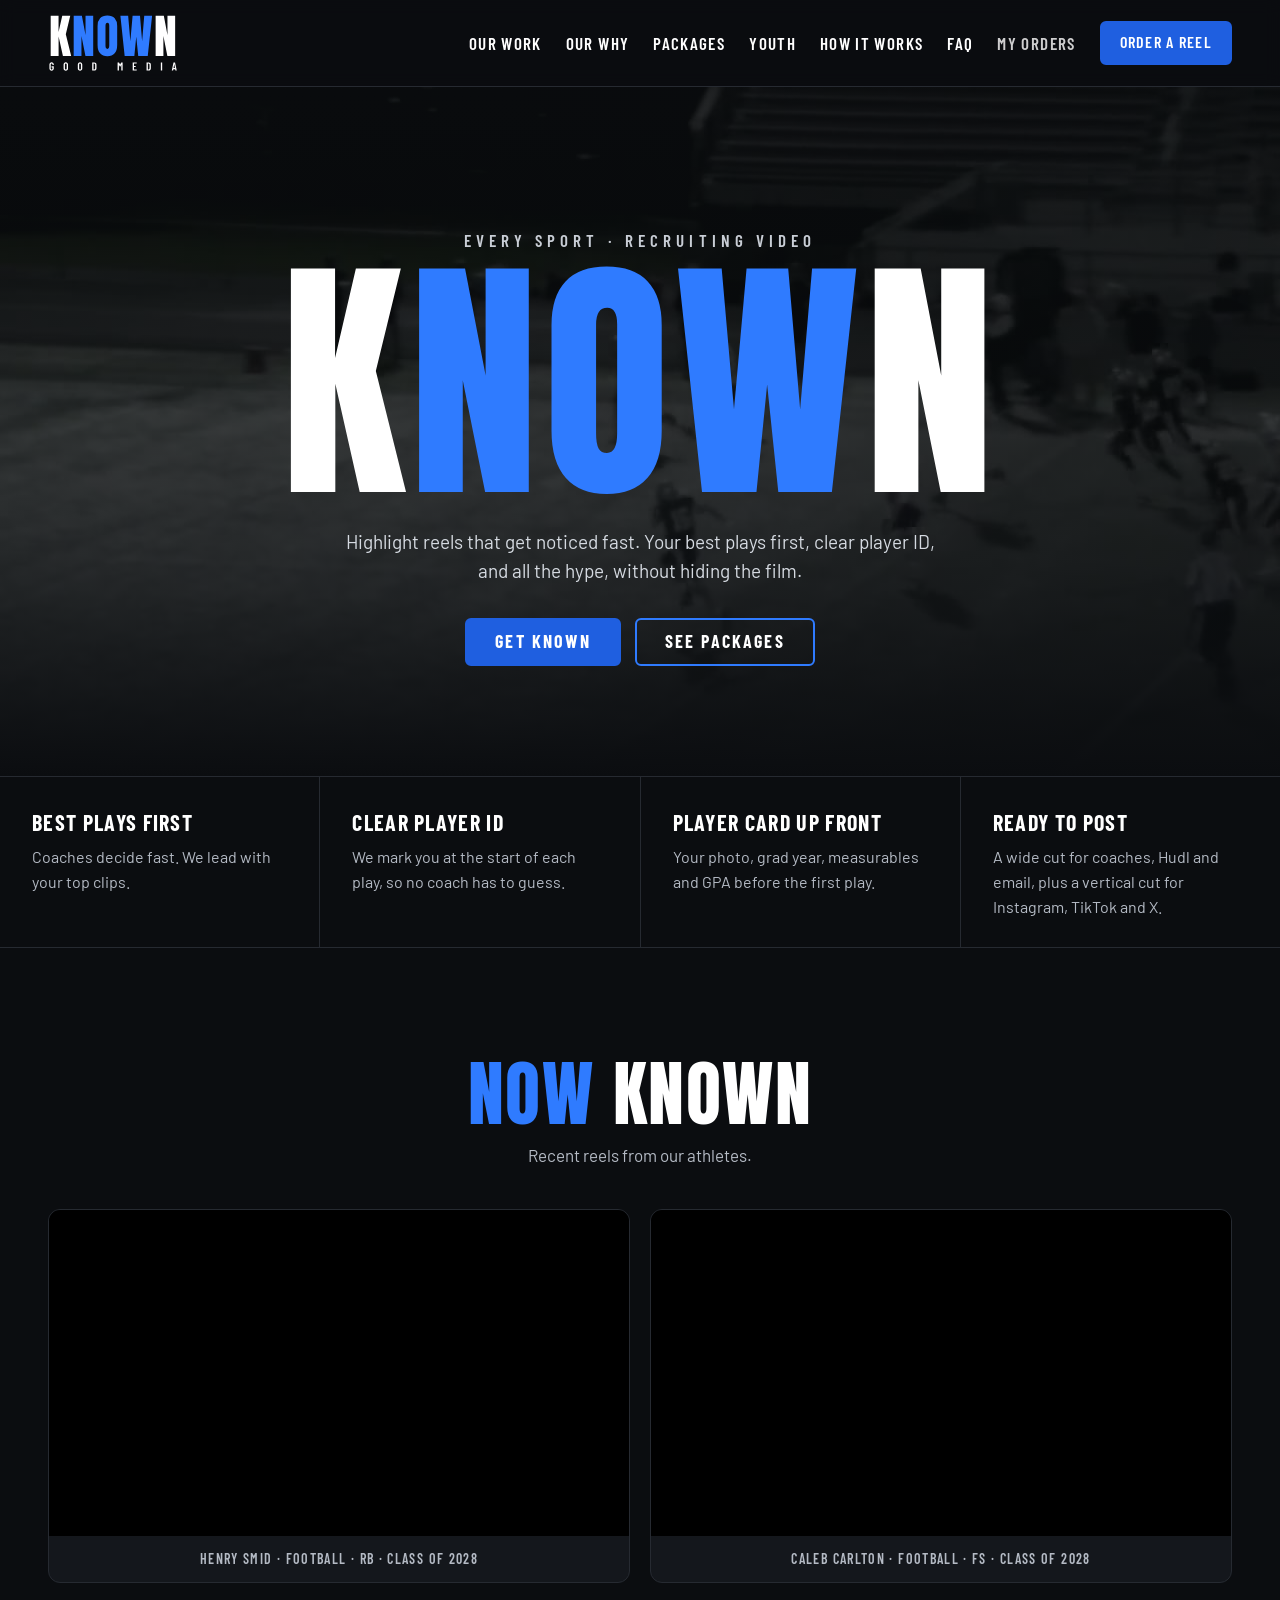
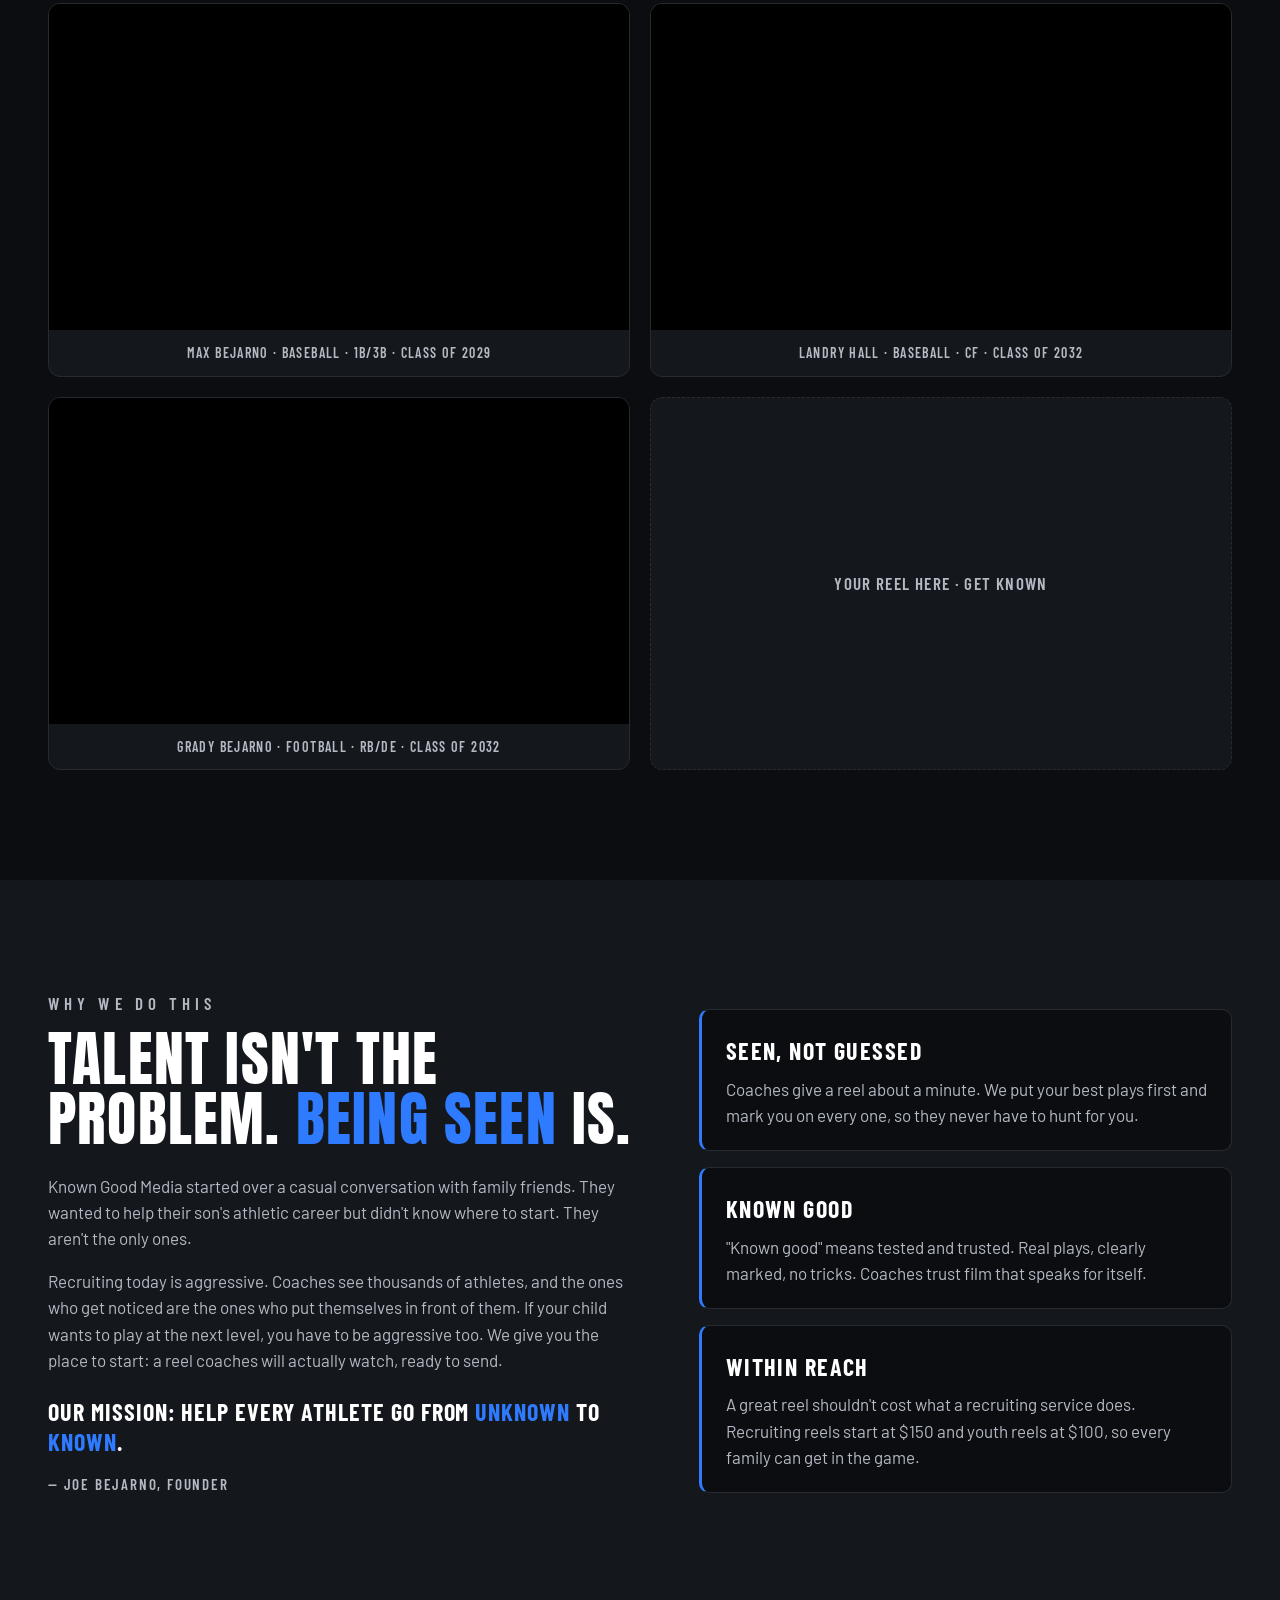
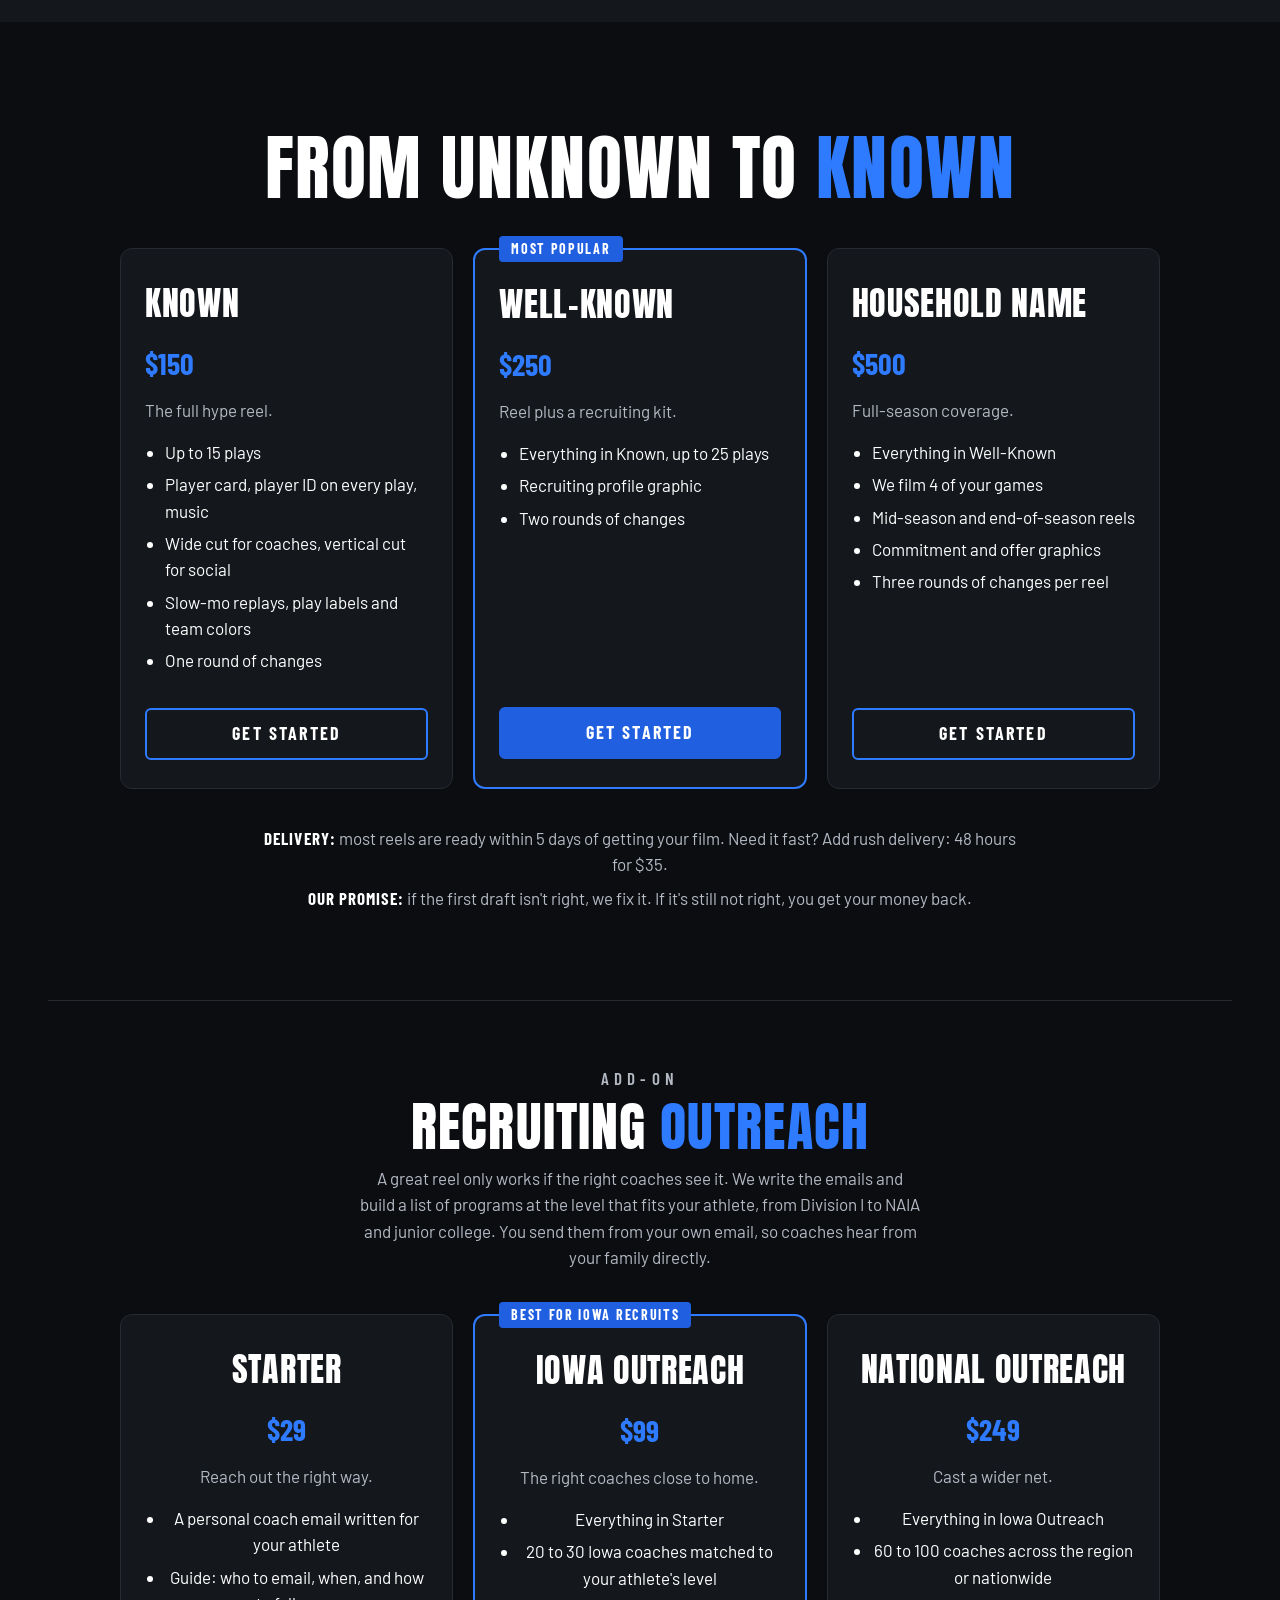
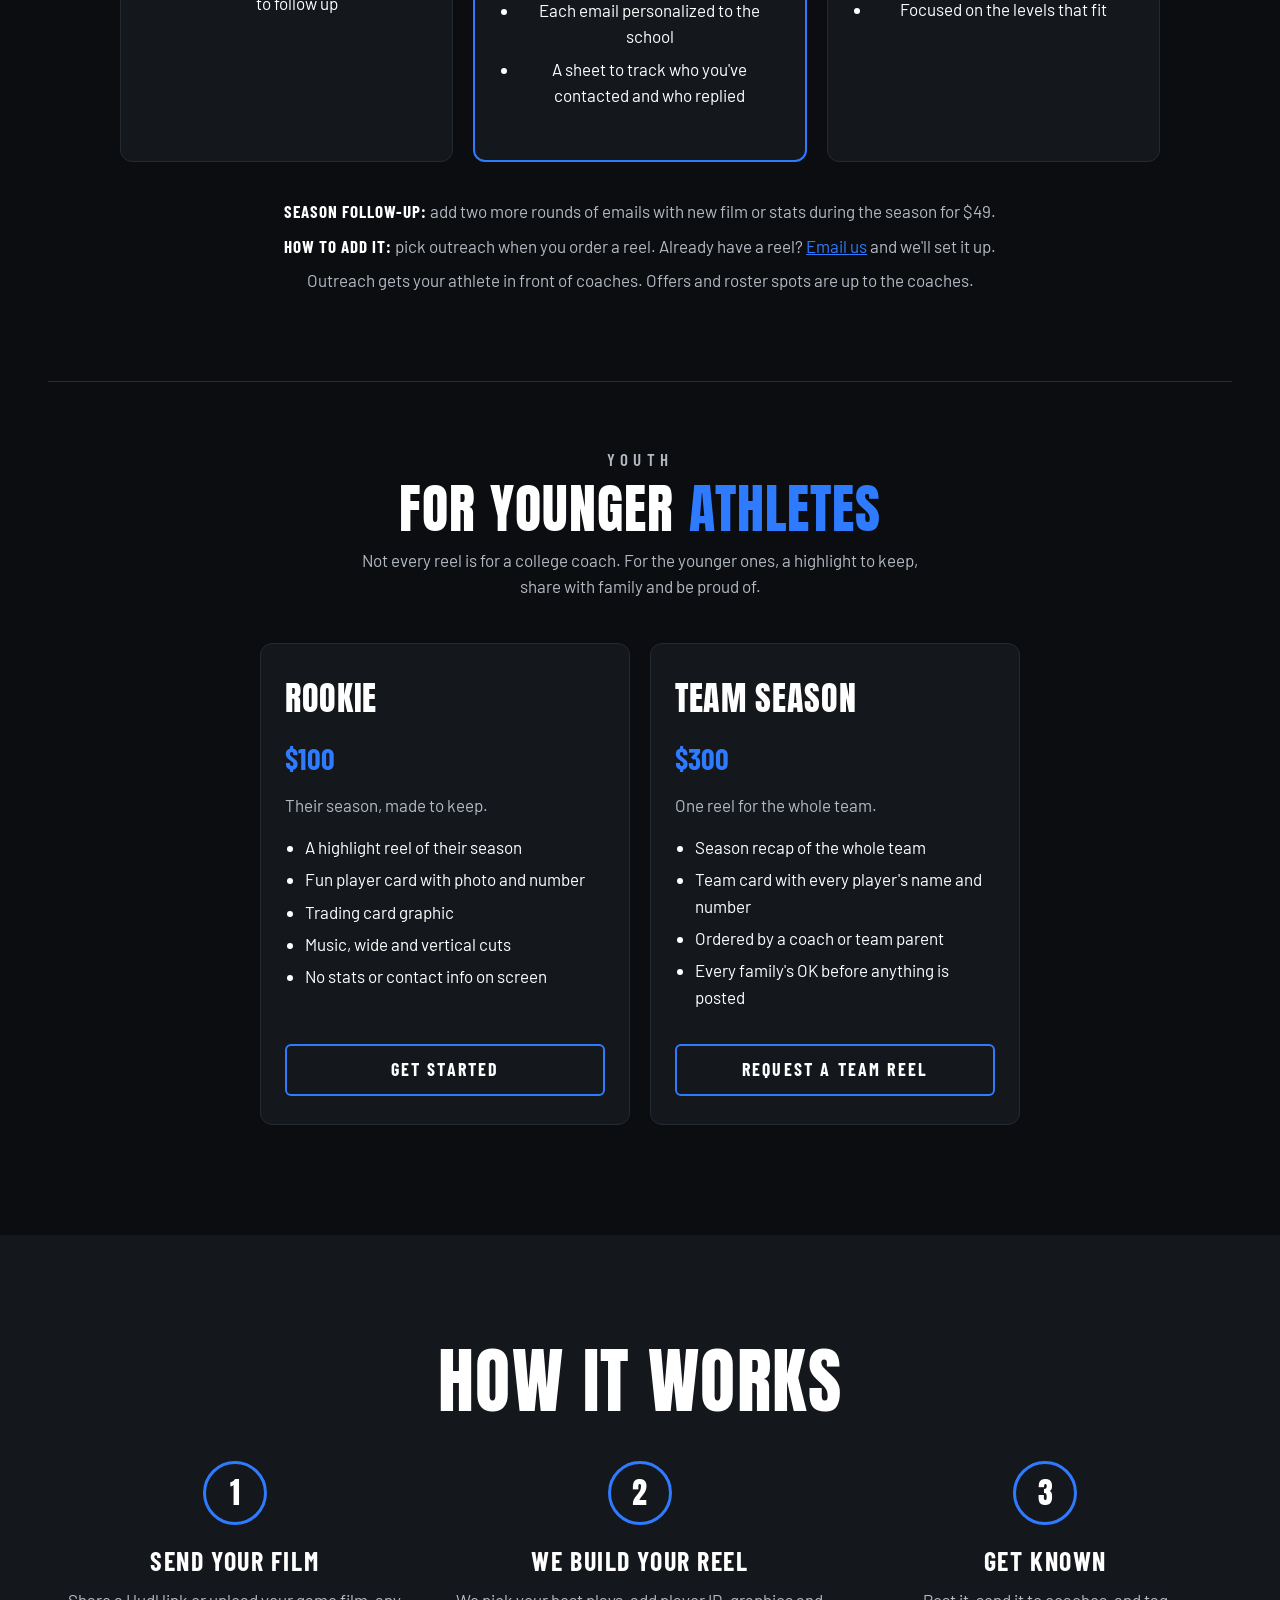
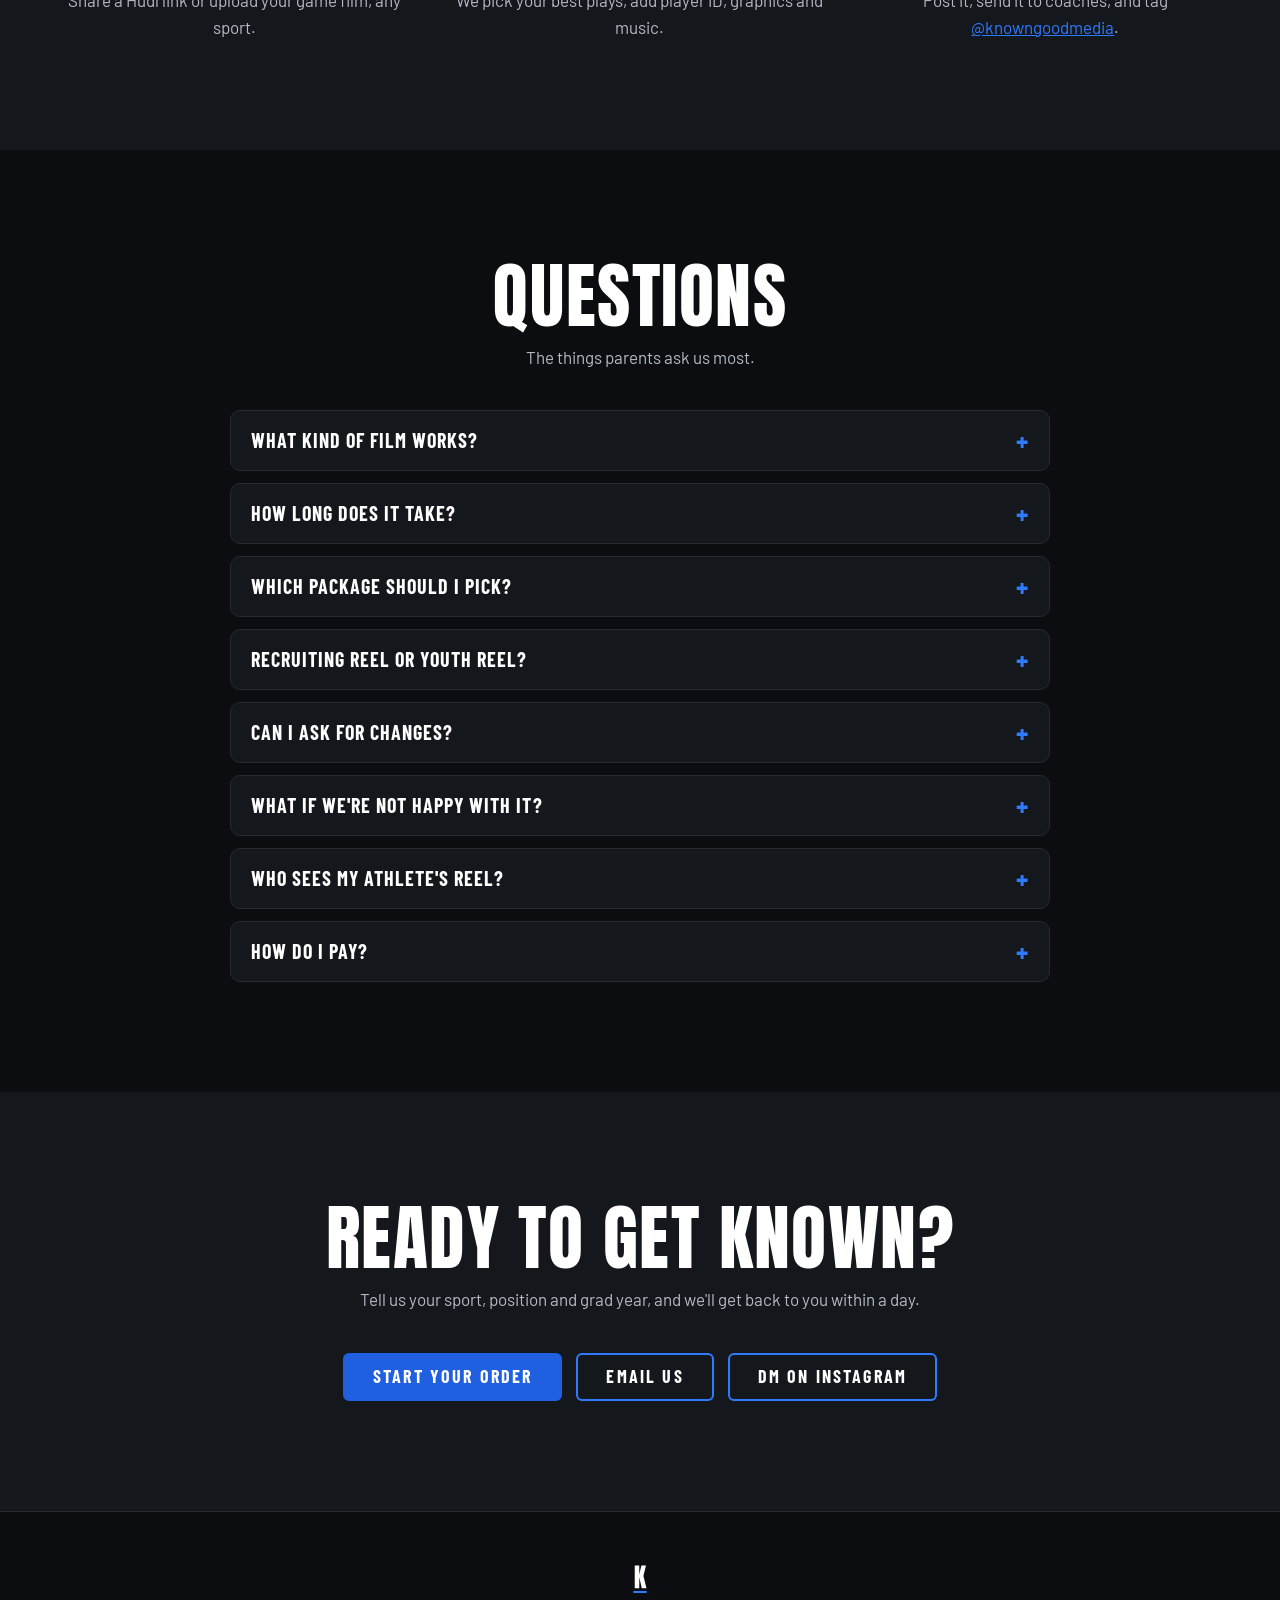
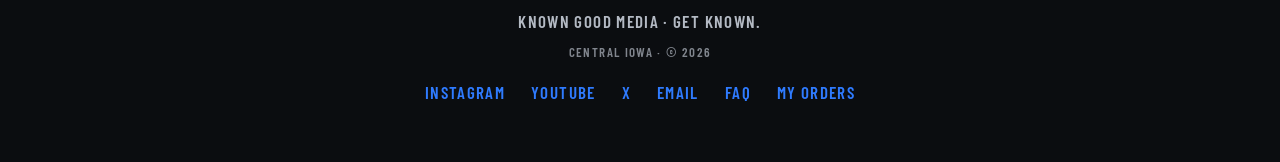
==== index.html @ d8ef686b "Homepage updates Homepage updates" ====
<!doctype html>
<html lang="en">
<head>
  <meta charset="utf-8">
  <meta name="viewport" content="width=device-width, initial-scale=1">
  <title>Known Good Media | Recruiting Highlight Reels</title>
  <meta name="description" content="Recruiting highlight and hype videos for athletes in every sport. Player card, best plays first, ready to send to coaches.">
  <link rel="icon" type="image/png" href="brand/png/icon-k-512.png">
  <link rel="apple-touch-icon" href="brand/png/icon-k-512.png">
  <link rel="canonical" href="https://knowngoodmedia.com/">
  <meta name="theme-color" content="#0B0D10">
  <meta property="og:type" content="website">
  <meta property="og:url" content="https://knowngoodmedia.com/">
  <meta property="og:title" content="Known Good Media | Get Known.">
  <meta property="og:description" content="Recruiting highlight reels for athletes in every sport. Player card, best plays first, ready to send to coaches.">
  <meta property="og:image" content="https://knowngoodmedia.com/brand/png/logo-card-dark-1200.png">
  <meta name="twitter:card" content="summary_large_image">
  <meta name="twitter:site" content="@knowngoodmedia">
  <link rel="stylesheet" href="assets/css/styles.css?v=16">
</head>
<body>

<header class="nav">
  <a class="nav-logo" href="#top" aria-label="Known Good Media home">
    <img src="brand/logo-nav.svg" alt="Known Good Media" width="130" height="58">
  </a>
  <nav aria-label="Main">
    <a href="#work">Our work</a>
    <a class="nav-extra" href="#why">Our why</a>
    <a href="#packages">Packages</a>
    <a href="#youth">Youth</a>
    <a class="nav-extra" href="#how">How it works</a>
    <a href="#faq">FAQ</a>
    <a class="nav-account" href="portal/" title="Already ordered? Check your reel's progress">My orders</a>
    <a class="btn btn-small" href="portal/#/new">Order a reel</a>
  </nav>
</header>

<main id="top">

  <section class="hero">
    <video class="hero-video" autoplay muted loop playsinline preload="auto" poster="assets/img/hero-poster.jpg?v=5" aria-hidden="true" tabindex="-1">
      <source src="assets/video/hero-loop.mp4?v=5" type="video/mp4">
    </video>
    <p class="eyebrow">Every sport · Recruiting video</p>
    <h1 class="hero-title"><span>K</span><span class="accent">NOW</span><span>N</span></h1>
    <p class="hero-sub">Highlight reels that get noticed fast. Your best plays first, clear player ID, and all the hype, without hiding the film.</p>
    <div class="hero-cta">
      <a class="btn" href="portal/#/new">Get known</a>
      <a class="btn btn-ghost" href="#packages">See packages</a>
    </div>
  </section>
  <script>
    // Hero loop: plays only while someone could be watching it, so an open tab never keeps a computer awake.
    // - "reduce motion": the still image instead of the moving loop
    // - pauses when the hero is scrolled off screen or the tab is in the background
    // - after 90 seconds with no scrolling, mouse or touch it settles on the still; any activity starts it again
    (function () {
      var v = document.querySelector('.hero-video'); if (!v) return;
      if (window.matchMedia && matchMedia('(prefers-reduced-motion: reduce)').matches) { v.removeAttribute('autoplay'); v.pause(); return; }
      var onScreen = true, idle = false, timer;
      function update() {
        if (onScreen && !idle && !document.hidden) { var p = v.play(); if (p && p.catch) p.catch(function () {}); }
        else v.pause();
      }
      function wake() { if (idle) { idle = false; update(); } clearTimeout(timer); timer = setTimeout(function () { idle = true; update(); }, 90000); }
      if ('IntersectionObserver' in window) {
        new IntersectionObserver(function (es) { onScreen = es[0].isIntersecting; update(); }, { threshold: 0.15 }).observe(v);
      }
      document.addEventListener('visibilitychange', update);
      ['scroll', 'pointermove', 'pointerdown', 'keydown', 'touchstart'].forEach(function (e) { window.addEventListener(e, wake, { passive: true }); });
      wake();
    })();
  </script>

  <section class="band">
    <div class="band-item"><strong>Best plays first</strong><span>Coaches decide fast. We lead with your top clips.</span></div>
    <div class="band-item"><strong>Clear player ID</strong><span>We mark you at the start of each play, so no coach has to guess.</span></div>
    <div class="band-item"><strong>Player card up front</strong><span>Your photo, grad year, measurables and GPA before the first play.</span></div>
    <div class="band-item"><strong>Ready to post</strong><span>A wide cut for coaches, Hudl and email, plus a vertical cut for Instagram, TikTok and X.</span></div>
  </section>

  <section id="work" class="section">
    <h2 class="section-title"><span class="accent">Now</span> known</h2>
    <p class="section-sub">Recent reels from our athletes.</p>
    <div class="work-grid">
      <figure class="work-card work-video">
        <div class="video-frame"><iframe width="560" height="315" src="https://www.youtube-nocookie.com/embed/YU0tKHSQDEI?rel=0&amp;modestbranding=1" title="Henry Smid, RB, Class of 2028: football highlights" allow="accelerometer; encrypted-media; gyroscope; picture-in-picture; fullscreen" referrerpolicy="strict-origin-when-cross-origin" allowfullscreen></iframe></div>
        <figcaption>Henry Smid · Football · RB · Class of 2028</figcaption>
      </figure>
      <figure class="work-card work-video">
        <div class="video-frame"><iframe width="560" height="315" src="https://www.youtube-nocookie.com/embed/j9SNsFwadj4?rel=0&amp;modestbranding=1" title="Caleb Carlton, FS, Class of 2028: football highlights" allow="accelerometer; encrypted-media; gyroscope; picture-in-picture; fullscreen" referrerpolicy="strict-origin-when-cross-origin" allowfullscreen></iframe></div>
        <figcaption>Caleb Carlton · Football · FS · Class of 2028</figcaption>
      </figure>
      <figure class="work-card work-video">
        <div class="video-frame"><iframe width="560" height="315" src="https://www.youtube-nocookie.com/embed/GEwlCEUNE8o?rel=0&amp;modestbranding=1" title="Max Bejarno, 1B/3B, Class of 2029: baseball highlights" allow="accelerometer; encrypted-media; gyroscope; picture-in-picture; fullscreen" referrerpolicy="strict-origin-when-cross-origin" allowfullscreen></iframe></div>
        <figcaption>Max Bejarno · Baseball · 1B/3B · Class of 2029</figcaption>
      </figure>
      <figure class="work-card work-video">
        <div class="video-frame"><iframe width="560" height="315" src="https://www.youtube-nocookie.com/embed/KQTa3pvRxlU?rel=0&amp;modestbranding=1" title="Landry Hall, CF, Class of 2032: baseball highlights" allow="accelerometer; encrypted-media; gyroscope; picture-in-picture; fullscreen" referrerpolicy="strict-origin-when-cross-origin" allowfullscreen></iframe></div>
        <figcaption>Landry Hall · Baseball · CF · Class of 2032</figcaption>
      </figure>
      <figure class="work-card work-video">
        <div class="video-frame"><iframe width="560" height="315" src="https://www.youtube-nocookie.com/embed/niFUxguE9Ok?rel=0&amp;modestbranding=1" title="Grady Bejarno, RB/DE, Class of 2032: football highlights" allow="accelerometer; encrypted-media; gyroscope; picture-in-picture; fullscreen" referrerpolicy="strict-origin-when-cross-origin" allowfullscreen></iframe></div>
        <figcaption>Grady Bejarno · Football · RB/DE · Class of 2032</figcaption>
      </figure>
      <a class="work-card work-cta" href="portal/#/new"><span>Your reel here · Get known</span></a>
    </div>
  </section>

  <section id="why" class="section section-alt why">
    <div class="why-story">
      <p class="eyebrow">Why we do this</p>
      <h2 class="section-title">Talent isn't the problem. <span class="accent">Being seen</span> is.</h2>
      <p>Known Good Media started over a casual conversation with family friends. They wanted to help their son's athletic career but didn't know where to start. They aren't the only ones.</p>
      <p>Recruiting today is aggressive. Coaches see thousands of athletes, and the ones who get noticed are the ones who put themselves in front of them. If your child wants to play at the next level, you have to be aggressive too. We give you the place to start: a reel coaches will actually watch, ready to send.</p>
      <p class="why-mission">Our mission: help every athlete go from <span class="accent">unknown</span> to <span class="accent">known</span>.</p>
      <p class="why-sign">Joe Bejarno, founder</p>
    </div>
    <ul class="why-points">
      <li><h3>Seen, not guessed</h3><p>Coaches give a reel about a minute. We put your best plays first and mark you on every one, so they never have to hunt for you.</p></li>
      <li><h3>Known good</h3><p>"Known good" means tested and trusted. Real plays, clearly marked, no tricks. Coaches trust film that speaks for itself.</p></li>
      <li><h3>Within reach</h3><p>A great reel shouldn't cost what a recruiting service does. Recruiting reels start at $150 and youth reels at $100, so every family can get in the game.</p></li>
    </ul>
  </section>

  <section id="packages" class="section">
    <h2 class="section-title">From unknown to <span class="accent">known</span></h2>
    <div class="packages">
      <article class="pkg">
        <h3>Known</h3>
        <p class="price">$150</p>
        <p class="pkg-desc">The full hype reel.</p>
        <ul>
          <li>Up to 15 plays</li>
          <li>Player card, player ID on every play, music</li>
          <li>Wide cut for coaches, vertical cut for social</li>
          <li>Slow-mo replays, play labels and team colors</li>
          <li>One round of changes</li>
        </ul>
        <a class="btn btn-ghost" href="portal/#/new/known" aria-label="Choose Known">Get started</a>
      </article>
      <article class="pkg pkg-featured">
        <p class="pkg-tag">Most popular</p>
        <h3>Well-Known</h3>
        <p class="price">$250</p>
        <p class="pkg-desc">Reel plus a recruiting kit.</p>
        <ul>
          <li>Everything in Known, up to 25 plays</li>
          <li>Recruiting profile graphic</li>
          <li>Two rounds of changes</li>
        </ul>
        <a class="btn" href="portal/#/new/well-known" aria-label="Choose Well-Known">Get started</a>
      </article>
      <article class="pkg">
        <h3>Household Name</h3>
        <p class="price">$500</p>
        <p class="pkg-desc">Full-season coverage.</p>
        <ul>
          <li>Everything in Well-Known</li>
          <li>We film 4 of your games</li>
          <li>Mid-season and end-of-season reels</li>
          <li>Commitment and offer graphics</li>
          <li>Three rounds of changes per reel</li>
        </ul>
        <a class="btn btn-ghost" href="portal/#/new/household-name" aria-label="Choose Household Name">Get started</a>
      </article>
    </div>
    <div class="pkg-notes">
      <p><strong>Delivery:</strong> most reels are ready within 5 days of getting your film. Need it fast? Add rush delivery: 48 hours for $35.</p>
      <p><strong>Our promise:</strong> if the first draft isn't right, we fix it. If it's still not right, you get your money back.</p>
    </div>

    <div id="outreach" class="youth">
      <p class="eyebrow">Add-on</p>
      <h3 class="youth-title">Recruiting <span class="accent">outreach</span></h3>
      <p class="section-sub">A great reel only works if the right coaches see it. We write the emails and build a list of programs at the level that fits your athlete, from Division I to NAIA and junior college. You send them from your own email, so coaches hear from your family directly.</p>
      <div class="packages">
        <article class="pkg">
          <h3>Starter</h3>
          <p class="price">$29</p>
          <p class="pkg-desc">Reach out the right way.</p>
          <ul>
            <li>A personal coach email written for your athlete</li>
            <li>Guide: who to email, when, and how to follow up</li>
          </ul>
        </article>
        <article class="pkg pkg-featured">
          <p class="pkg-tag">Best for Iowa recruits</p>
          <h3>Iowa Outreach</h3>
          <p class="price">$99</p>
          <p class="pkg-desc">The right coaches close to home.</p>
          <ul>
            <li>Everything in Starter</li>
            <li>20 to 30 Iowa coaches matched to your athlete's level</li>
            <li>Each email personalized to the school</li>
            <li>A sheet to track who you've contacted and who replied</li>
          </ul>
        </article>
        <article class="pkg">
          <h3>National Outreach</h3>
          <p class="price">$249</p>
          <p class="pkg-desc">Cast a wider net.</p>
          <ul>
            <li>Everything in Iowa Outreach</li>
            <li>60 to 100 coaches across the region or nationwide</li>
            <li>Focused on the levels that fit</li>
          </ul>
        </article>
      </div>
      <div class="pkg-notes">
        <p><strong>Season follow-up:</strong> add two more rounds of emails with new film or stats during the season for $49.</p>
        <p><strong>How to add it:</strong> pick outreach when you order a reel. Already have a reel? <a href="mailto:joe@knowngoodmedia.com?subject=Recruiting%20outreach">Email us</a> and we'll set it up.</p>
        <p class="small muted">Outreach gets your athlete in front of coaches. Offers and roster spots are up to the coaches.</p>
      </div>
    </div>

    <div id="youth" class="youth">
      <p class="eyebrow">Youth</p>
      <h3 class="youth-title">For younger <span class="accent">athletes</span></h3>
      <p class="section-sub">Not every reel is for a college coach. For the younger ones, a highlight to keep, share with family and be proud of.</p>
      <div class="packages youth-packages">
        <article class="pkg">
          <h3>Rookie</h3>
          <p class="price">$100</p>
          <p class="pkg-desc">Their season, made to keep.</p>
          <ul>
            <li>A highlight reel of their season</li>
            <li>Fun player card with photo and number</li>
            <li>Trading card graphic</li>
            <li>Music, wide and vertical cuts</li>
            <li>No stats or contact info on screen</li>
          </ul>
          <a class="btn btn-ghost" href="portal/#/new/rookie" aria-label="Choose Rookie">Get started</a>
        </article>
        <article class="pkg">
          <h3>Team Season</h3>
          <p class="price">$300</p>
          <p class="pkg-desc">One reel for the whole team.</p>
          <ul>
            <li>Season recap of the whole team</li>
            <li>Team card with every player's name and number</li>
            <li>Ordered by a coach or team parent</li>
            <li>Every family's OK before anything is posted</li>
          </ul>
          <a class="btn btn-ghost" href="mailto:joe@knowngoodmedia.com?subject=Team%20season%20reel" aria-label="Request a team season reel">Request a team reel</a>
        </article>
      </div>
    </div>
  </section>

  <section id="how" class="section section-alt">
    <h2 class="section-title">How it works</h2>
    <ol class="steps">
      <li><span class="step-num">1</span><h3>Send your film</h3><p>Share a Hudl link or upload your game film, any sport.</p></li>
      <li><span class="step-num">2</span><h3>We build your reel</h3><p>We pick your best plays, add player ID, graphics and music.</p></li>
      <li><span class="step-num">3</span><h3>Get known</h3><p>Post it, send it to coaches, and tag <a href="https://instagram.com/knowngoodmedia">@knowngoodmedia</a>.</p></li>
    </ol>
  </section>


  <section id="faq" class="section faq">
    <h2 class="section-title">Questions</h2>
    <p class="section-sub">The things parents ask us most.</p>
    <div class="faq-list">
      <details>
        <summary>What kind of film works?</summary>
        <p>Any game film: Hudl, GameChanger, phone video, or a Google Drive or Dropbox link. Steady and close is best, but we work with what you have. Full games are fine. Just tell us the plays you want us to find and what your athlete is wearing.</p>
      </details>
      <details>
        <summary>How long does it take?</summary>
        <p>Most reels are ready within 5 days of getting your film. Need it faster? Add rush delivery when you order: 48 hours for $35. Household Name runs all season, with a mid-season and an end-of-season reel.</p>
      </details>
      <details>
        <summary>Which package should I pick?</summary>
        <p>Known is a full hype reel to send to coaches. Well-Known adds more plays, a recruiting profile graphic and an extra round of changes, and it's what most families choose. Household Name is for families who want us filming at games all season.</p>
      </details>
      <details>
        <summary>Recruiting reel or youth reel?</summary>
        <p>Recruiting reels are built for coaches: measurables, GPA and contact info up front. Youth reels are a keepsake for younger athletes, with a fun player card and a trading card, and no stats or contact info on screen.</p>
      </details>
      <details>
        <summary>Can I ask for changes?</summary>
        <p>Yes. Known includes one round of changes, Well-Known two, and Household Name three per reel. If something is our mistake, we fix it for free, every time.</p>
      </details>
      <details>
        <summary>What if we're not happy with it?</summary>
        <p>If the first draft isn't right, we fix it. If it's still not right, you get your money back.</p>
      </details>
      <details>
        <summary>Who sees my athlete's reel?</summary>
        <p>You do, first. We never post a reel without your OK, and you decide where it goes. Your film and photos are only used to make your reel.</p>
      </details>
      <details>
        <summary>How do I pay?</summary>
        <p>When you place your order in the parent portal, you pay securely through Stripe with a card, Apple Pay or Google Pay.</p>
      </details>
    </div>
  </section>

  <section id="book" class="section section-alt book">
    <h2 class="section-title">Ready to get known?</h2>
    <p class="section-sub">Tell us your sport, position and grad year, and we'll get back to you within a day.</p>
    <div class="hero-cta">
      <a class="btn" href="portal/#/new">Start your order</a>
      <a class="btn btn-ghost" href="mailto:joe@knowngoodmedia.com?subject=Highlight%20reel%20request">Email us</a>
      <a class="btn btn-ghost" href="https://instagram.com/knowngoodmedia">DM on Instagram</a>
    </div>
  </section>

</main>

<footer class="footer">
  <img src="brand/icon-k.svg" alt="" width="40" height="40">
  <p>Known Good Media · Get Known.</p>
  <p class="footer-small">Central Iowa · © 2026</p>
  <p class="footer-links">
    <a href="https://instagram.com/knowngoodmedia">Instagram</a>
    <a href="https://youtube.com/@knowngoodmedia">YouTube</a>
    <a href="https://x.com/knowngoodmedia">X</a>
    <a href="mailto:joe@knowngoodmedia.com">Email</a>
    <a href="#faq">FAQ</a>
    <a href="portal/">My orders</a>
  </p>
</footer>

</body>
</html>
---- assets/css/styles.css ----
/* Self-hosted fonts (SIL Open Font License, see assets/fonts/OFL.txt) */
@font-face { font-family: 'Anton'; src: url('../fonts/Anton-Regular.ttf') format('truetype'); font-weight: 400; font-display: swap; }
@font-face { font-family: 'Barlow Condensed'; src: url('../fonts/BarlowCondensed-SemiBold.ttf') format('truetype'); font-weight: 500 600; font-display: swap; }
@font-face { font-family: 'Barlow Condensed'; src: url('../fonts/BarlowCondensed-Bold.ttf') format('truetype'); font-weight: 700; font-display: swap; }
@font-face { font-family: 'Barlow'; src: url('../fonts/Barlow-Regular.ttf') format('truetype'); font-weight: 400 500; font-display: swap; }
@font-face { font-family: 'Barlow'; src: url('../fonts/Barlow-SemiBold.ttf') format('truetype'); font-weight: 600 700; font-display: swap; }

/* Known Good Media: brand tokens */
:root {
  --black: #0B0D10;
  --panel: #14171C;
  --line: #262A31;
  --blue: #2F7BFF;
  --blue-dark: #1F5FE0;
  --white: #FFFFFF;
  --muted: #B4BAC4;
  --display: 'Anton', Impact, sans-serif;
  --label: 'Barlow Condensed', 'Arial Narrow', sans-serif;
  --body: 'Barlow', system-ui, sans-serif;
}

* { box-sizing: border-box; }
html { scroll-behavior: smooth; }
body {
  margin: 0;
  overflow-x: hidden;
  background: var(--black);
  color: var(--white);
  font-family: var(--body);
  font-size: 17px;
  line-height: 1.55;
}
a { color: var(--blue); }
a:hover { color: var(--white); }
img { max-width: 100%; height: auto; display: block; }
.accent { color: var(--blue); }

/* Nav */
.nav {
  position: sticky; top: 0; z-index: 10;
  display: flex; align-items: center; justify-content: space-between; gap: 16px;
  padding: 14px clamp(16px, 4vw, 48px);
  background: rgba(11, 13, 16, 0.92);
  backdrop-filter: blur(8px);
  border-bottom: 1px solid var(--line);
}
.nav nav { display: flex; align-items: center; gap: 24px; }
.nav-logo { flex-shrink: 0; }
.nav nav a {
  white-space: nowrap;
  font-family: var(--label); font-weight: 600; letter-spacing: 0.08em;
  text-transform: uppercase; text-decoration: none; color: var(--white);
}
.nav nav a:not(.btn):hover { color: var(--blue); }
.nav nav a.nav-account { opacity: .8; }

/* Buttons */
.btn {
  display: inline-flex; align-items: center; justify-content: center;
  min-height: 48px; padding: 0 28px;
  font-family: var(--label); font-weight: 700; font-size: 18px;
  letter-spacing: 0.12em; text-transform: uppercase; text-decoration: none;
  background: var(--blue-dark); color: var(--white) !important;
  border: 2px solid var(--blue-dark); border-radius: 6px;
}
.btn:hover { background: #184CB8; border-color: #184CB8; }
.btn-ghost { background: transparent; border-color: var(--blue); }
.btn-ghost:hover { background: var(--blue-dark); border-color: var(--blue-dark); }
.btn-small { min-height: 44px; padding: 0 18px; font-size: 16px; }

/* Hero */
.hero {
  text-align: center;
  padding: clamp(64px, 12vw, 140px) 16px clamp(56px, 9vw, 110px);
}
.eyebrow {
  margin: 0 0 12px;
  font-family: var(--label); font-weight: 600; letter-spacing: 0.3em;
  text-transform: uppercase; color: var(--muted);
}
.hero-title {
  margin: 0;
  font-family: var(--display); font-weight: 400;
  font-size: clamp(72px, 21vw, 260px); line-height: 0.9; letter-spacing: 0.02em;
}
.hero-sub { max-width: 620px; margin: 28px auto 0; font-size: 19px; color: var(--muted); }
.hero-cta { display: flex; flex-wrap: wrap; justify-content: center; gap: 14px; margin-top: 32px; }

/* Band */
.band {
  display: grid; grid-template-columns: repeat(4, minmax(0, 1fr)); gap: 1px;
  background: var(--line);
  border-top: 1px solid var(--line); border-bottom: 1px solid var(--line);
}
.band-item { background: var(--black); padding: 28px clamp(16px, 3vw, 32px); display: flex; flex-direction: column; gap: 6px; }
.band-item strong { font-family: var(--label); font-size: 22px; letter-spacing: 0.06em; text-transform: uppercase; }
.band-item span { color: var(--muted); font-size: 16px; }

/* Sections */
.section { padding: clamp(64px, 9vw, 110px) clamp(16px, 4vw, 48px); max-width: 1280px; margin: 0 auto; }
.section-alt { max-width: none; background: var(--panel); }
.section-alt > * { max-width: 1184px; margin-left: auto !important; margin-right: auto !important; }
.section-title {
  margin: 0 auto 12px; text-align: center;
  font-family: var(--display); font-weight: 400; text-transform: uppercase;
  font-size: clamp(40px, 6vw, 72px); line-height: 1; letter-spacing: 0.02em;
}
.section-sub { text-align: center; color: var(--muted); margin: 0 auto 40px; max-width: 560px; }

/* Packages */
.packages { display: grid; grid-template-columns: repeat(3, minmax(0, 1fr)); gap: 20px; margin-top: 44px; max-width: 1040px; margin-left: auto; margin-right: auto; }
.pkg-notes { max-width: 760px; margin: 36px auto 0; text-align: center; color: var(--muted); display: grid; gap: 8px; }
.pkg-notes p { margin: 0; }
.pkg-notes strong { color: var(--white); font-family: var(--label); letter-spacing: 0.06em; text-transform: uppercase; }
.pkg {
  position: relative; display: flex; flex-direction: column; gap: 10px;
  padding: 28px 24px; background: var(--panel);
  border: 1px solid var(--line); border-radius: 12px;
}
.pkg-featured { border: 2px solid var(--blue); }
.pkg-tag {
  position: absolute; top: -14px; left: 24px; margin: 0; padding: 2px 12px;
  background: var(--blue-dark); border-radius: 4px;
  font-family: var(--label); font-weight: 700; font-size: 14px; letter-spacing: 0.12em; text-transform: uppercase;
}
.pkg h3 { margin: 0; font-family: var(--display); font-weight: 400; font-size: 34px; text-transform: uppercase; letter-spacing: 0.02em; }
.price { margin: 0; font-family: var(--label); font-weight: 700; font-size: 30px; color: var(--blue); }
.pkg-desc { margin: 0; color: var(--muted); }
.pkg ul { margin: 6px 0 18px; padding-left: 20px; flex-grow: 1; }
.pkg li { margin-bottom: 6px; }
.pkg .btn { width: 100%; min-height: 52px; white-space: nowrap; }

/* Steps */
.steps { list-style: none; padding: 0; margin: 44px auto 0; display: grid; grid-template-columns: repeat(3, minmax(0, 1fr)); gap: 32px; }
.steps li { text-align: center; }
.step-num {
  display: inline-flex; align-items: center; justify-content: center;
  width: 64px; height: 64px; border: 3px solid var(--blue); border-radius: 50%;
  font-family: var(--display); font-size: 30px;
}
.steps h3 { margin: 16px 0 6px; font-family: var(--label); font-size: 26px; letter-spacing: 0.06em; text-transform: uppercase; }
.steps p { margin: 0; color: var(--muted); }

/* Work */
.work-grid { display: grid; grid-template-columns: repeat(2, minmax(0, 1fr)); gap: 20px; }
.work-card {
  aspect-ratio: 16 / 9; display: flex; align-items: center; justify-content: center; padding: 16px; text-align: center;
  background: var(--panel); border: 1px dashed var(--line); border-radius: 12px;
  color: var(--muted); font-family: var(--label); letter-spacing: 0.08em; text-transform: uppercase;
  text-decoration: none; transition: border-color .2s, color .2s;
}
.work-card:not(.work-video) { aspect-ratio: auto; min-height: 220px; }
.work-video { min-width: 0; max-width: 100%; display: block; margin: 0; padding: 0; aspect-ratio: auto; border-style: solid; overflow: hidden; }
.video-frame { position: relative; overflow: hidden; width: 100%; height: 0; padding-top: 56.25%; background: #000; }
.video-frame iframe { position: absolute; top: 0; left: 0; width: 1px; min-width: 100%; max-width: 100%; height: 100%; border: 0; }
.work-video figcaption { padding: 12px 14px; font-size: 14px; }
a.work-card:hover { border-color: var(--blue); color: var(--white, #fff); }

/* Footer */
.footer {
  display: flex; flex-direction: column; align-items: center; gap: 8px;
  padding: 48px 16px; border-top: 1px solid var(--line); color: var(--muted);
  font-family: var(--label); letter-spacing: 0.08em; text-transform: uppercase;
}
.footer p { margin: 0; }
.footer-links { display: flex; flex-wrap: wrap; justify-content: center; gap: 4px 14px; }
.footer-links a { text-decoration: none; display: inline-flex; align-items: center; min-height: 44px; padding: 0 6px; }
.footer-small { font-size: 13px; opacity: .7; }
.btn { white-space: nowrap; }

/* Responsive */
/* Section links land below the sticky menu bar */
main [id] { scroll-margin-top: 100px; }
@media (max-width: 720px) { main [id] { scroll-margin-top: 84px; } }

@media (max-width: 1000px) {
  .nav nav { gap: 14px; }
  .nav nav a:not(.btn) { font-size: 15px; letter-spacing: 0.05em; }
  .nav .btn-small { padding: 0 12px; font-size: 15px; letter-spacing: 0.08em; }
  .nav-logo img { width: 112px; height: auto; }
  .packages { grid-template-columns: minmax(0, 1fr); row-gap: 32px; max-width: 560px; }
  .band { grid-template-columns: repeat(2, minmax(0, 1fr)); }
}
@media (max-width: 900px) {
  .nav nav a.nav-extra { display: none; }
}
@media (max-width: 720px) {
  .nav nav a:not(.btn) { display: none; }
  .nav nav a.nav-account { display: inline; font-size: 13px; color: var(--muted, #A9B0BB); }
  .nav nav { gap: 10px; }
  .nav .btn-small { min-height: 40px; padding: 0 12px; font-size: 14px; letter-spacing: 0.08em; }
  .nav-logo img { width: 100px; height: auto; }
  .book .btn { width: 100%; max-width: 300px; }
  .eyebrow { letter-spacing: 0.2em; font-size: 13px; }
  .packages, .steps, .work-grid, .band { grid-template-columns: minmax(0, 1fr); }
}

/* Our why */
.section-alt.why { display: grid; grid-template-columns: minmax(0, 1.1fr) minmax(0, 1fr); gap: clamp(32px, 5vw, 72px); align-items: center; }
.section-alt.why > * { margin: 0 !important; max-width: none; }
.why { padding-left: max(clamp(16px, 4vw, 48px), calc((100% - 1184px) / 2)); padding-right: max(clamp(16px, 4vw, 48px), calc((100% - 1184px) / 2)); }
.why-story .section-title { text-align: left; margin: 0 0 24px; font-size: clamp(38px, 5vw, 60px); }
.why-story p { color: var(--muted); margin: 0 0 16px; max-width: 580px; }
.why-story .eyebrow { margin-bottom: 12px; }
.why-story .why-mission { margin-top: 24px; color: var(--white); font-family: var(--label); font-weight: 700; font-size: 24px; line-height: 1.25; letter-spacing: 0.04em; text-transform: uppercase; }
.why-sign { font-family: var(--label); letter-spacing: 0.12em; text-transform: uppercase; font-size: 15px; }
.why-sign::before { content: "\2014\00a0"; }
.why-points { list-style: none; margin: 0; padding: 0; display: grid; gap: 16px; }
.why-points li { padding: 22px 24px; background: var(--black); border: 1px solid var(--line); border-left: 3px solid var(--blue); border-radius: 10px; }
.why-points h3 { margin: 0 0 6px; font-family: var(--label); font-size: 24px; letter-spacing: 0.06em; text-transform: uppercase; }
.why-points p { margin: 0; color: var(--muted); }
@media (max-width: 900px) {
  .section-alt.why { grid-template-columns: minmax(0, 1fr); }
}

/* "Your reel here" sits on its own row under the three reels */
.work-card.work-cta { min-height: 110px; }  /* fills the open spot beside the last reel */

/* Youth line, under the recruiting packages */
.youth { margin-top: clamp(56px, 7vw, 88px); padding-top: clamp(40px, 5vw, 64px); border-top: 1px solid var(--line); text-align: center; scroll-margin-top: 100px; }
.youth .eyebrow { margin-bottom: 8px; }
.youth-title { margin: 0 0 12px; font-family: var(--display); font-weight: 400; text-transform: uppercase; font-size: clamp(34px, 4.5vw, 54px); line-height: 1; letter-spacing: 0.02em; }
.youth .section-sub { margin-bottom: 0; }
.youth-packages { grid-template-columns: repeat(2, minmax(0, 1fr)); max-width: 760px; margin-left: auto; margin-right: auto; text-align: left; }
@media (max-width: 720px) { .youth-packages { grid-template-columns: minmax(0, 1fr); } }

/* Hero: muted loop of real plays behind the wordmark */
.hero { position: relative; overflow: hidden; isolation: isolate; }
.hero-video { position: absolute; inset: 0; width: 100%; height: 100%; object-fit: cover; z-index: -2; pointer-events: none; }
.hero::before { content: ""; position: absolute; inset: 0; z-index: -1;
  background: linear-gradient(180deg, rgba(11, 13, 16, 0.82) 0%, rgba(11, 13, 16, 0.70) 40%, rgba(11, 13, 16, 0.85) 75%, var(--black) 100%); }
.hero .hero-sub { color: #D5DAE1; }
.hero .eyebrow { color: #C9CED6; }

/* FAQ */
.faq-list { max-width: 820px; margin: 0 auto; display: grid; gap: 12px; }
.faq details { background: var(--panel); border: 1px solid var(--line); border-radius: 10px; }
.faq details[open] { border-color: var(--blue); }
.faq summary { cursor: pointer; list-style: none; display: flex; justify-content: space-between; align-items: center; gap: 16px;
  min-height: 56px; padding: 14px 20px; font-family: var(--label); font-weight: 700; font-size: 20px; letter-spacing: 0.05em; text-transform: uppercase; }
.faq summary::-webkit-details-marker { display: none; }
.faq summary::after { content: "+"; flex-shrink: 0; color: var(--blue); font-size: 28px; line-height: 1; }
.faq details[open] summary::after { content: "\2212"; }
.faq summary:focus-visible { outline: 2px solid var(--blue); outline-offset: 2px; border-radius: 10px; }
.faq details p { margin: 0; padding: 0 20px 18px; color: var(--muted); }
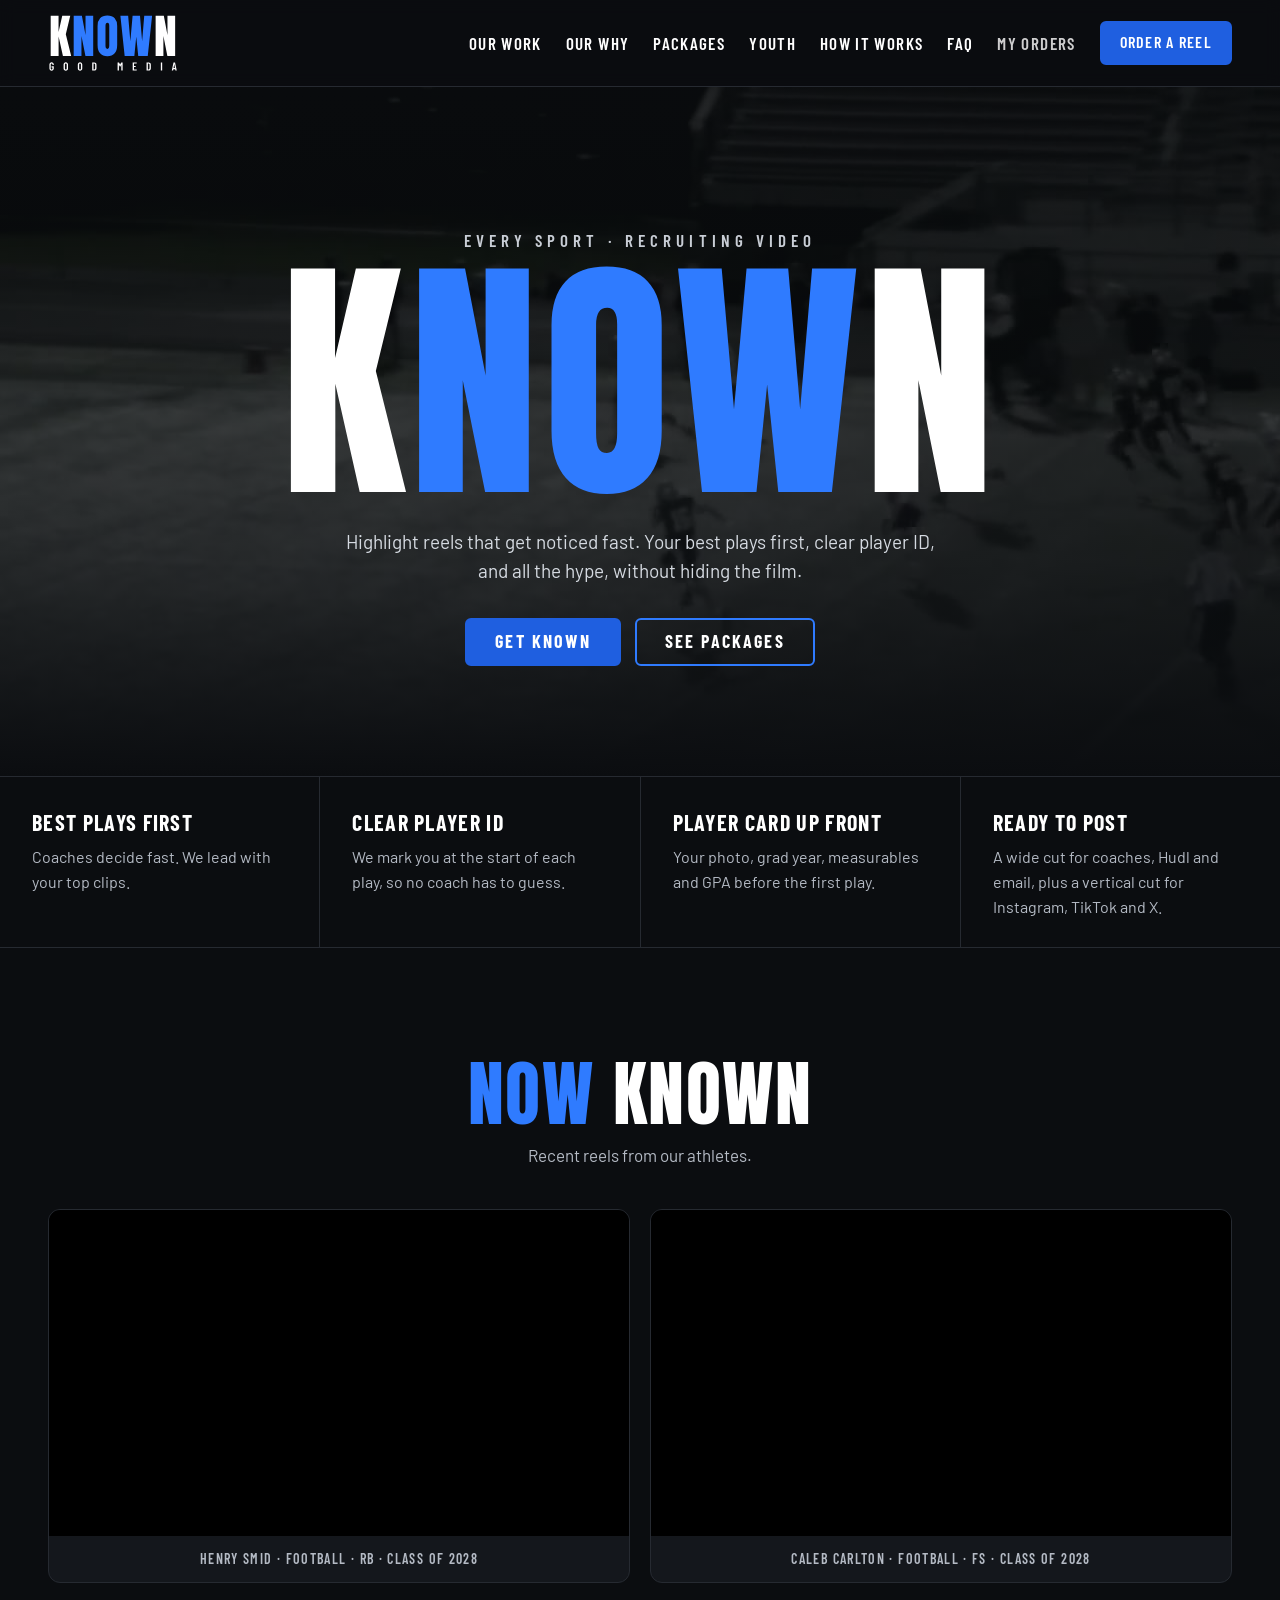
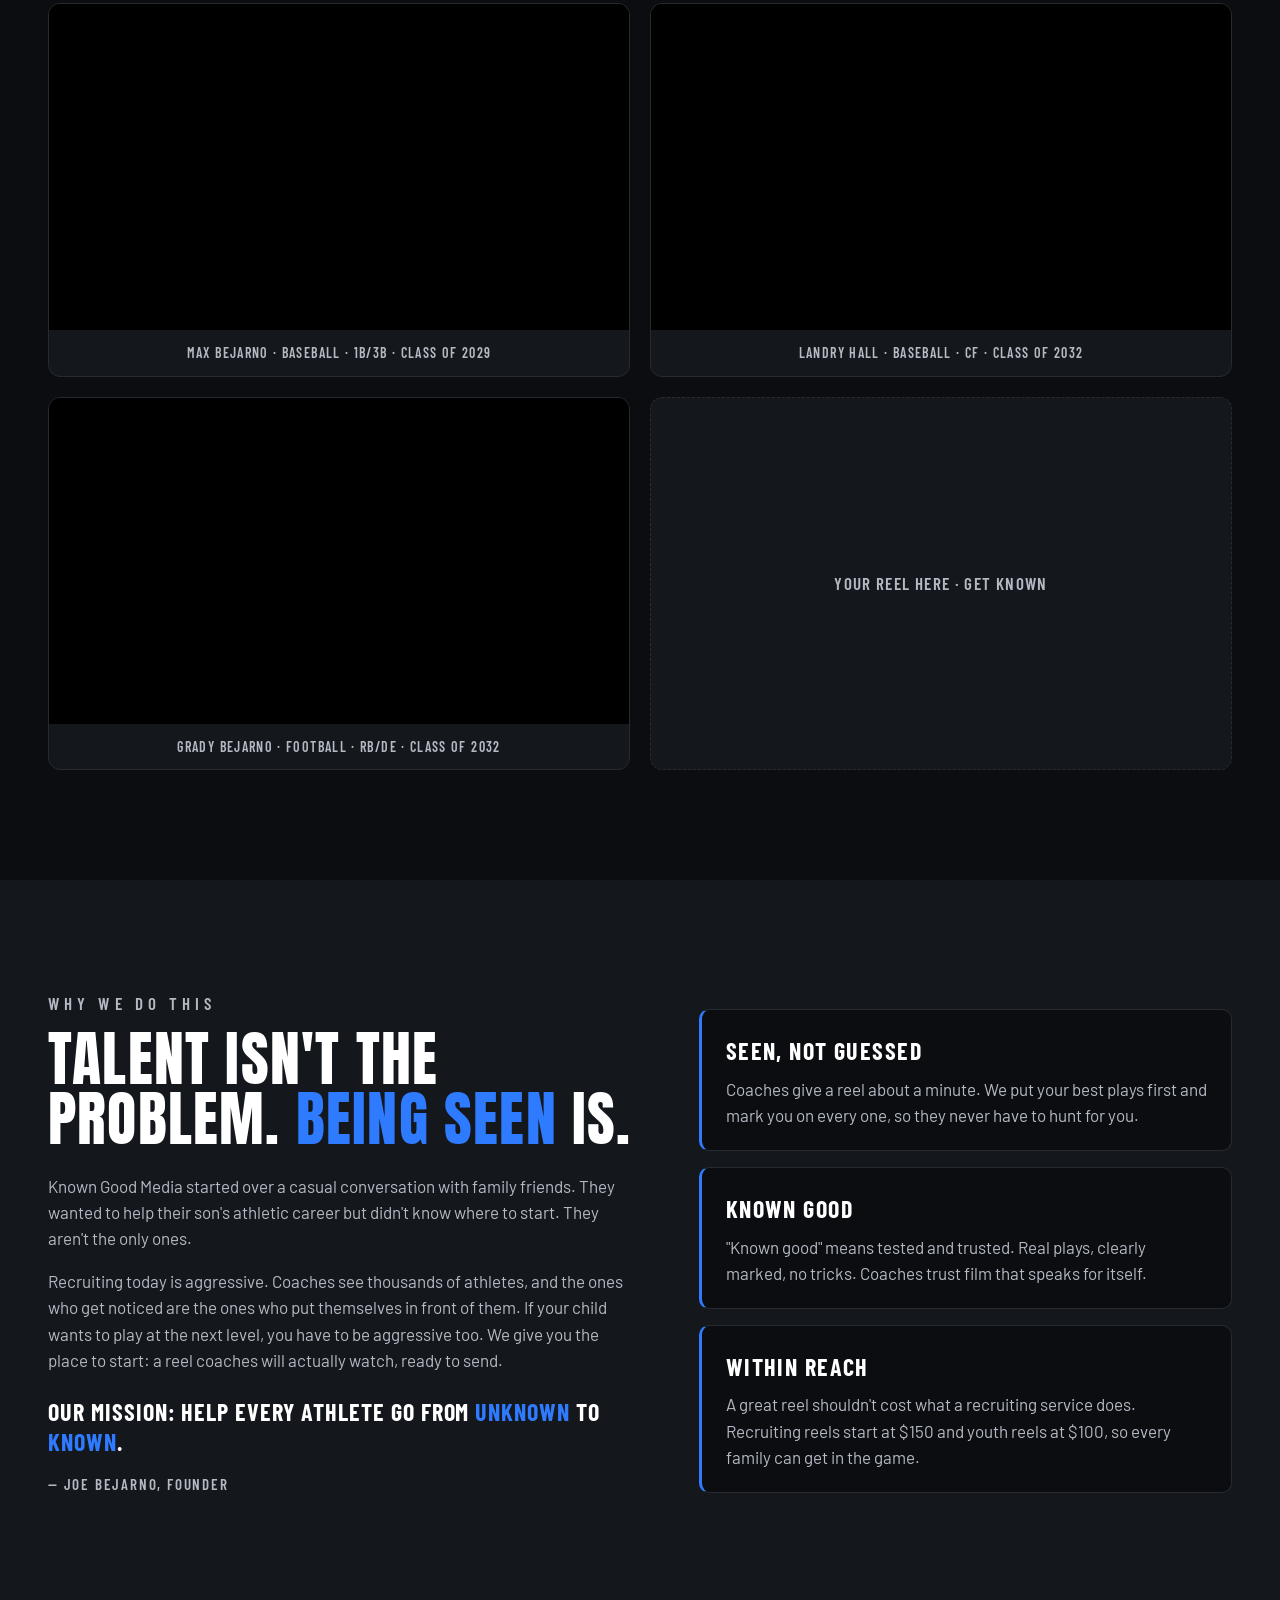
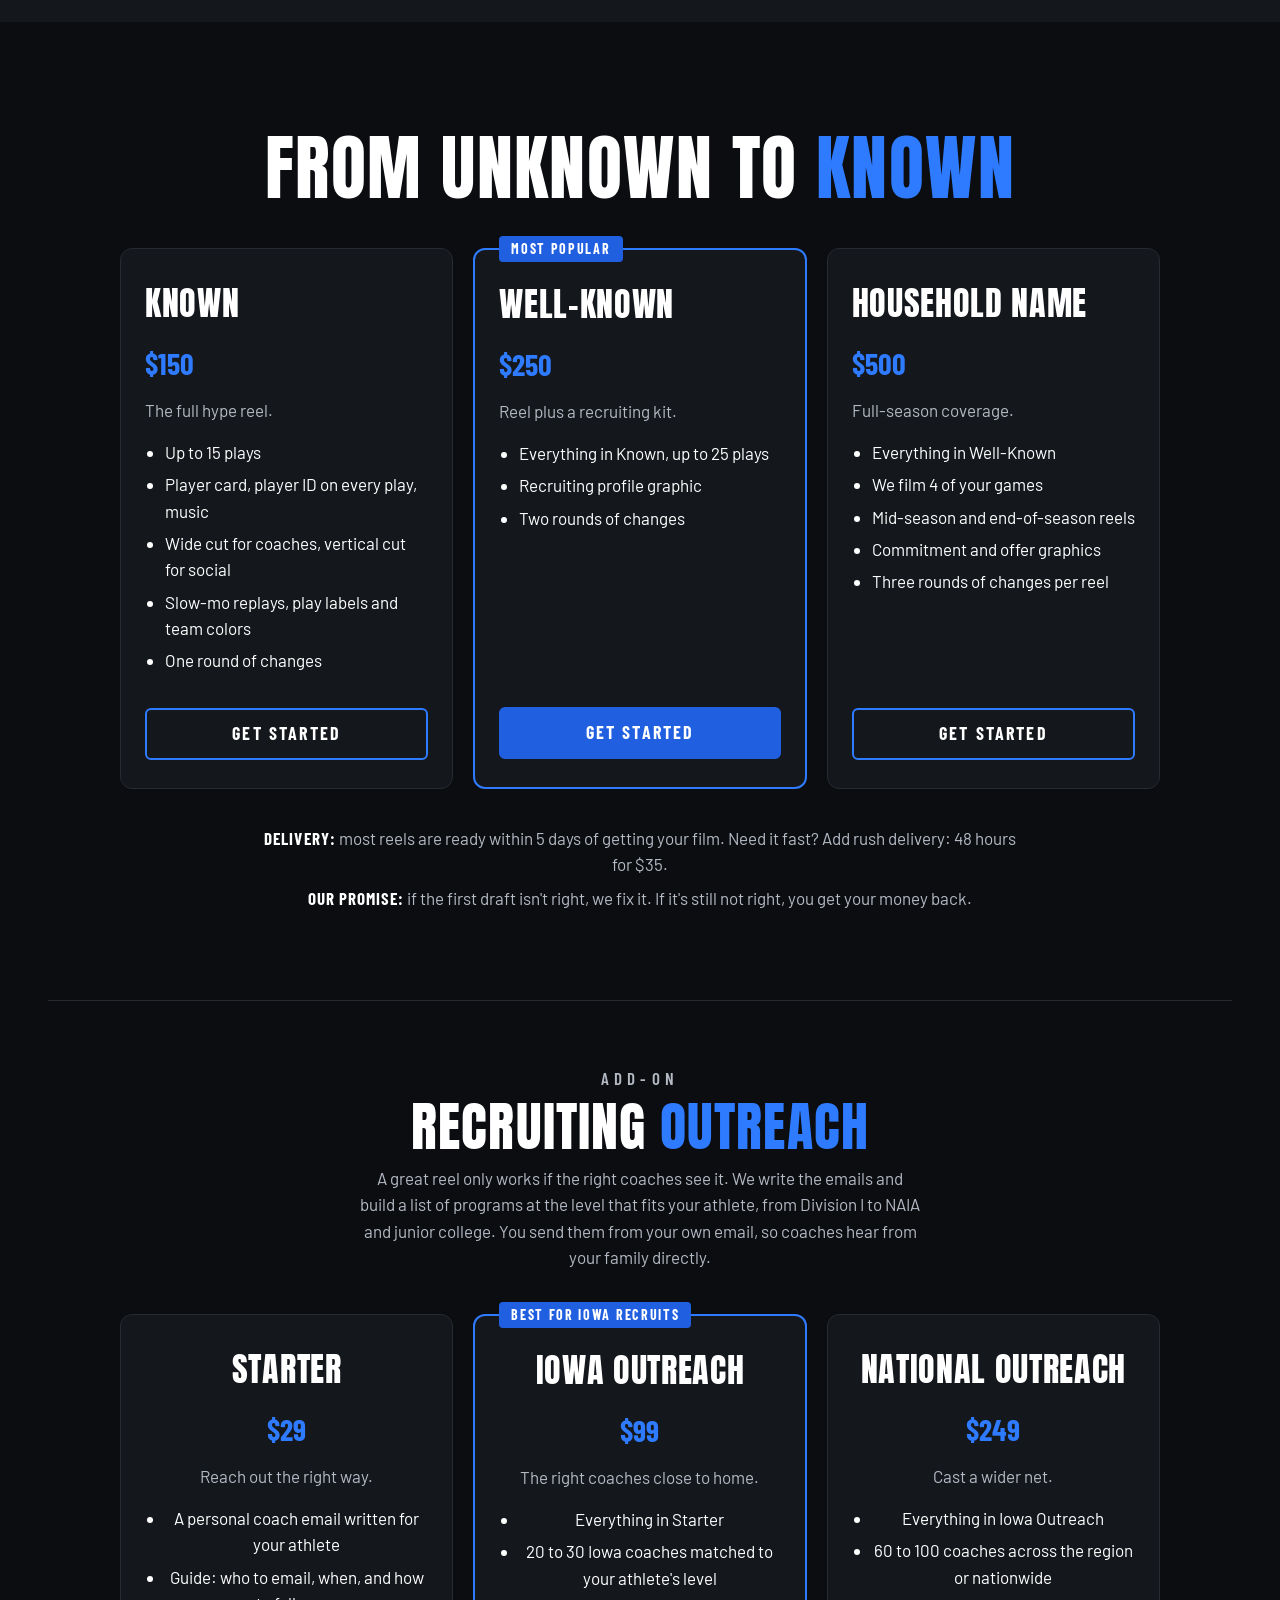
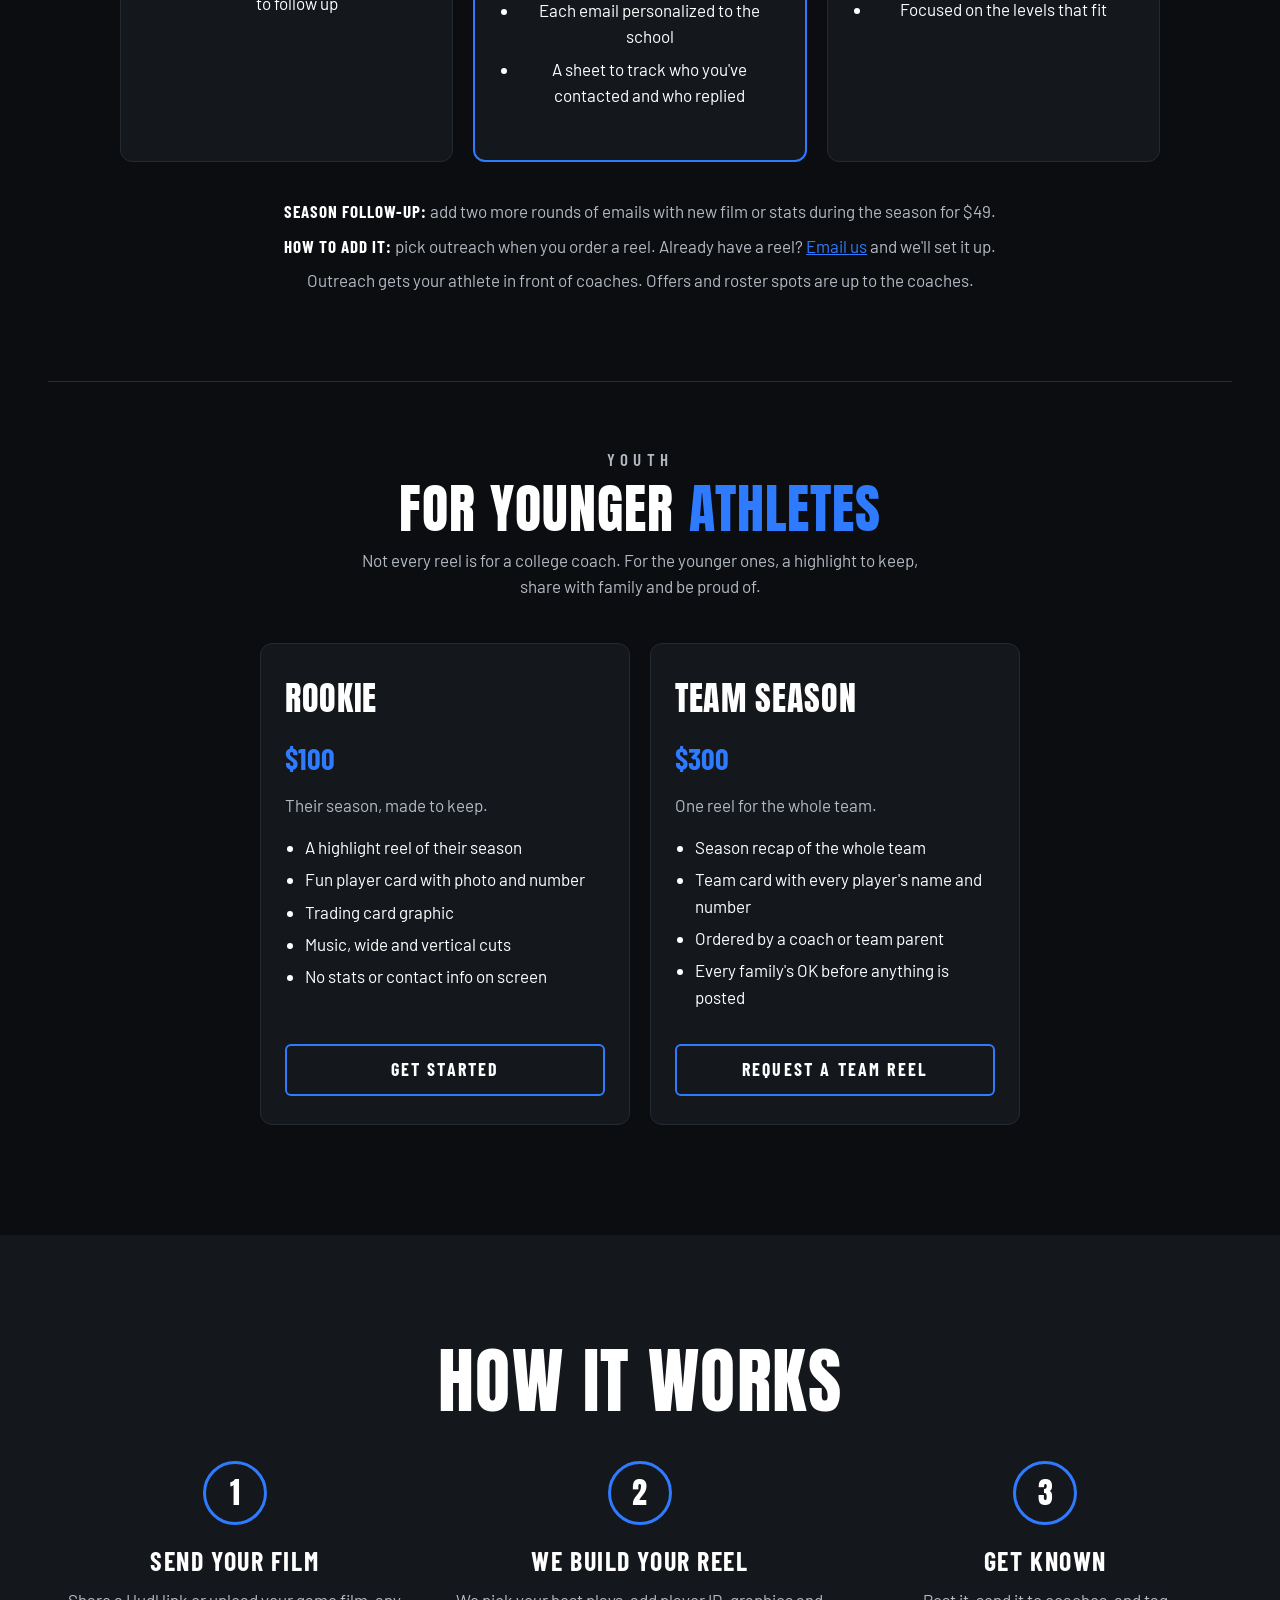
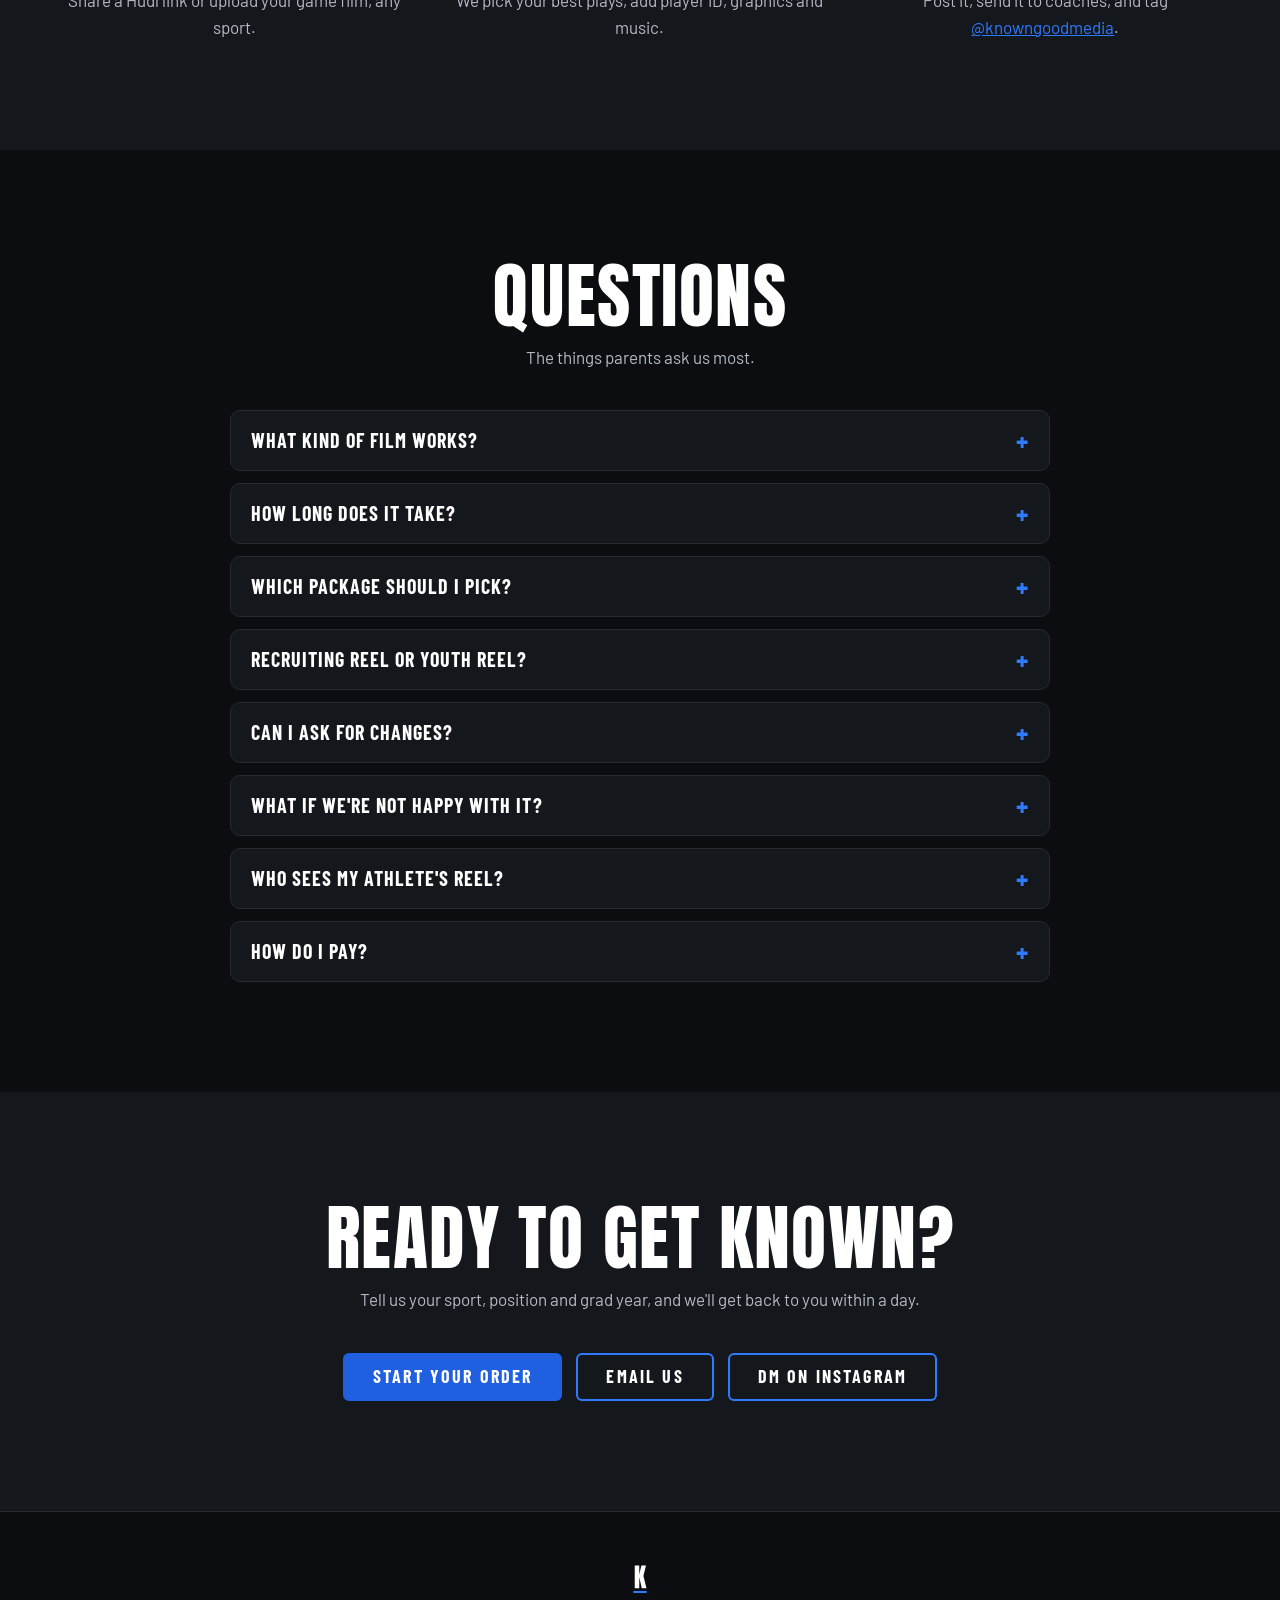
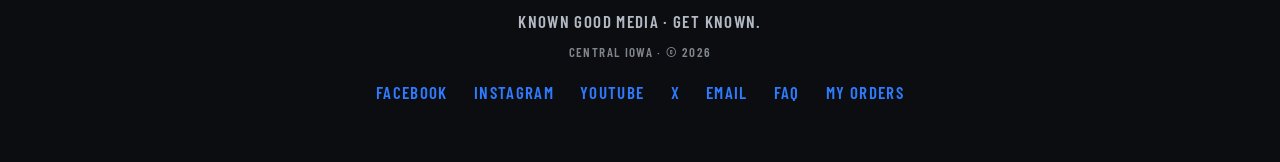
==== commit 245809b9: "Adding links to the footer Adding links to the footer" ====
--- a/index.html
+++ b/index.html
@@ -210,7 +210,7 @@
       </div>
       <div class="pkg-notes">
         <p><strong>Season follow-up:</strong> add two more rounds of emails with new film or stats during the season for $49.</p>
-        <p><strong>How to add it:</strong> pick outreach when you order a reel. Already have a reel? <a href="mailto:joe@knowngoodmedia.com?subject=Recruiting%20outreach">Email us</a> and we'll set it up.</p>
+        <p><strong>How to add it:</strong> pick outreach when you order a reel. Already have a reel? <a href="mailto:hello@knowngoodmedia.com?subject=Recruiting%20outreach">Email us</a> and we'll set it up.</p>
         <p class="small muted">Outreach gets your athlete in front of coaches. Offers and roster spots are up to the coaches.</p>
       </div>
     </div>
@@ -243,7 +243,7 @@
             <li>Ordered by a coach or team parent</li>
             <li>Every family's OK before anything is posted</li>
           </ul>
-          <a class="btn btn-ghost" href="mailto:joe@knowngoodmedia.com?subject=Team%20season%20reel" aria-label="Request a team season reel">Request a team reel</a>
+          <a class="btn btn-ghost" href="mailto:hello@knowngoodmedia.com?subject=Team%20season%20reel" aria-label="Request a team season reel">Request a team reel</a>
         </article>
       </div>
     </div>
@@ -303,7 +303,7 @@
     <p class="section-sub">Tell us your sport, position and grad year, and we'll get back to you within a day.</p>
     <div class="hero-cta">
       <a class="btn" href="portal/#/new">Start your order</a>
-      <a class="btn btn-ghost" href="mailto:joe@knowngoodmedia.com?subject=Highlight%20reel%20request">Email us</a>
+      <a class="btn btn-ghost" href="mailto:hello@knowngoodmedia.com?subject=Highlight%20reel%20request">Email us</a>
       <a class="btn btn-ghost" href="https://instagram.com/knowngoodmedia">DM on Instagram</a>
     </div>
   </section>
@@ -315,10 +315,11 @@
   <p>Known Good Media · Get Known.</p>
   <p class="footer-small">Central Iowa · © 2026</p>
   <p class="footer-links">
+    <a href="https://www.facebook.com/profile.php?id=61596051177035">Facebook</a>
     <a href="https://instagram.com/knowngoodmedia">Instagram</a>
     <a href="https://youtube.com/@knowngoodmedia">YouTube</a>
     <a href="https://x.com/knowngoodmedia">X</a>
-    <a href="mailto:joe@knowngoodmedia.com">Email</a>
+    <a href="mailto:hello@knowngoodmedia.com">Email</a>
     <a href="#faq">FAQ</a>
     <a href="portal/">My orders</a>
   </p>
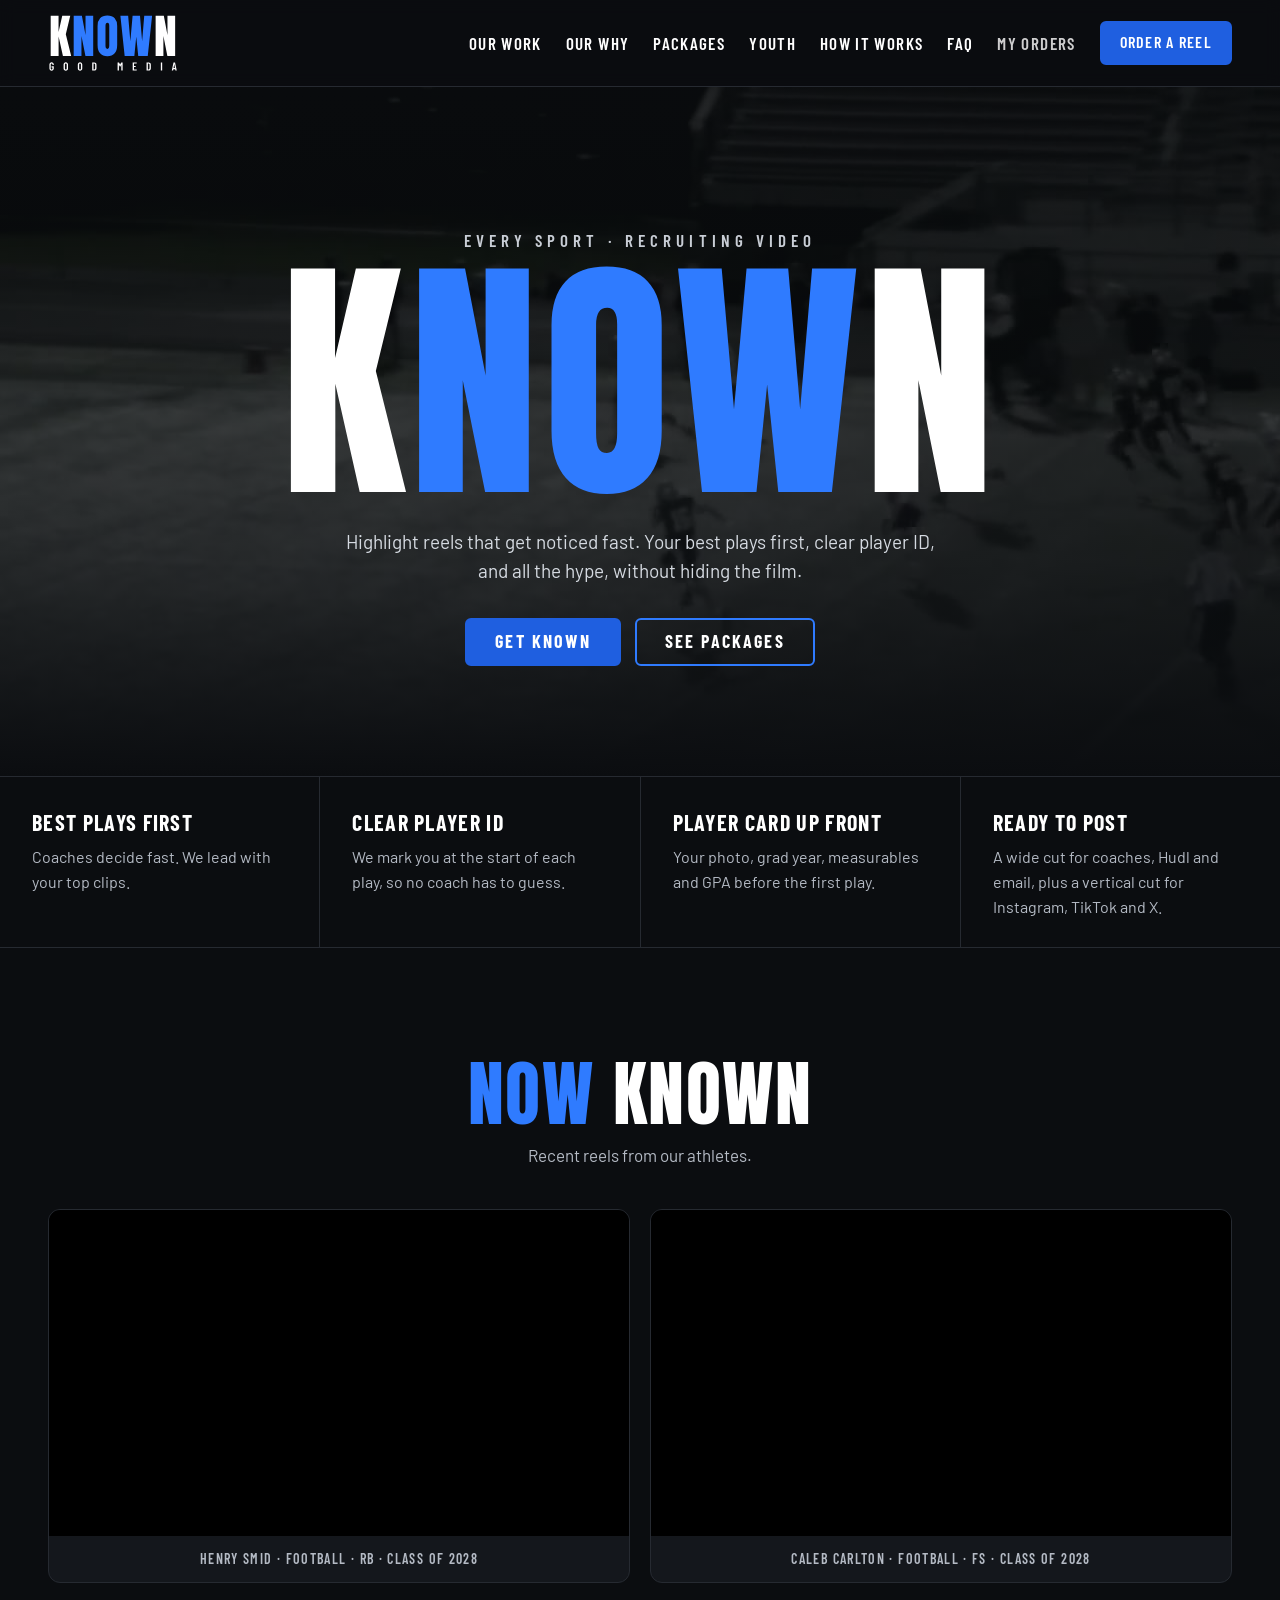
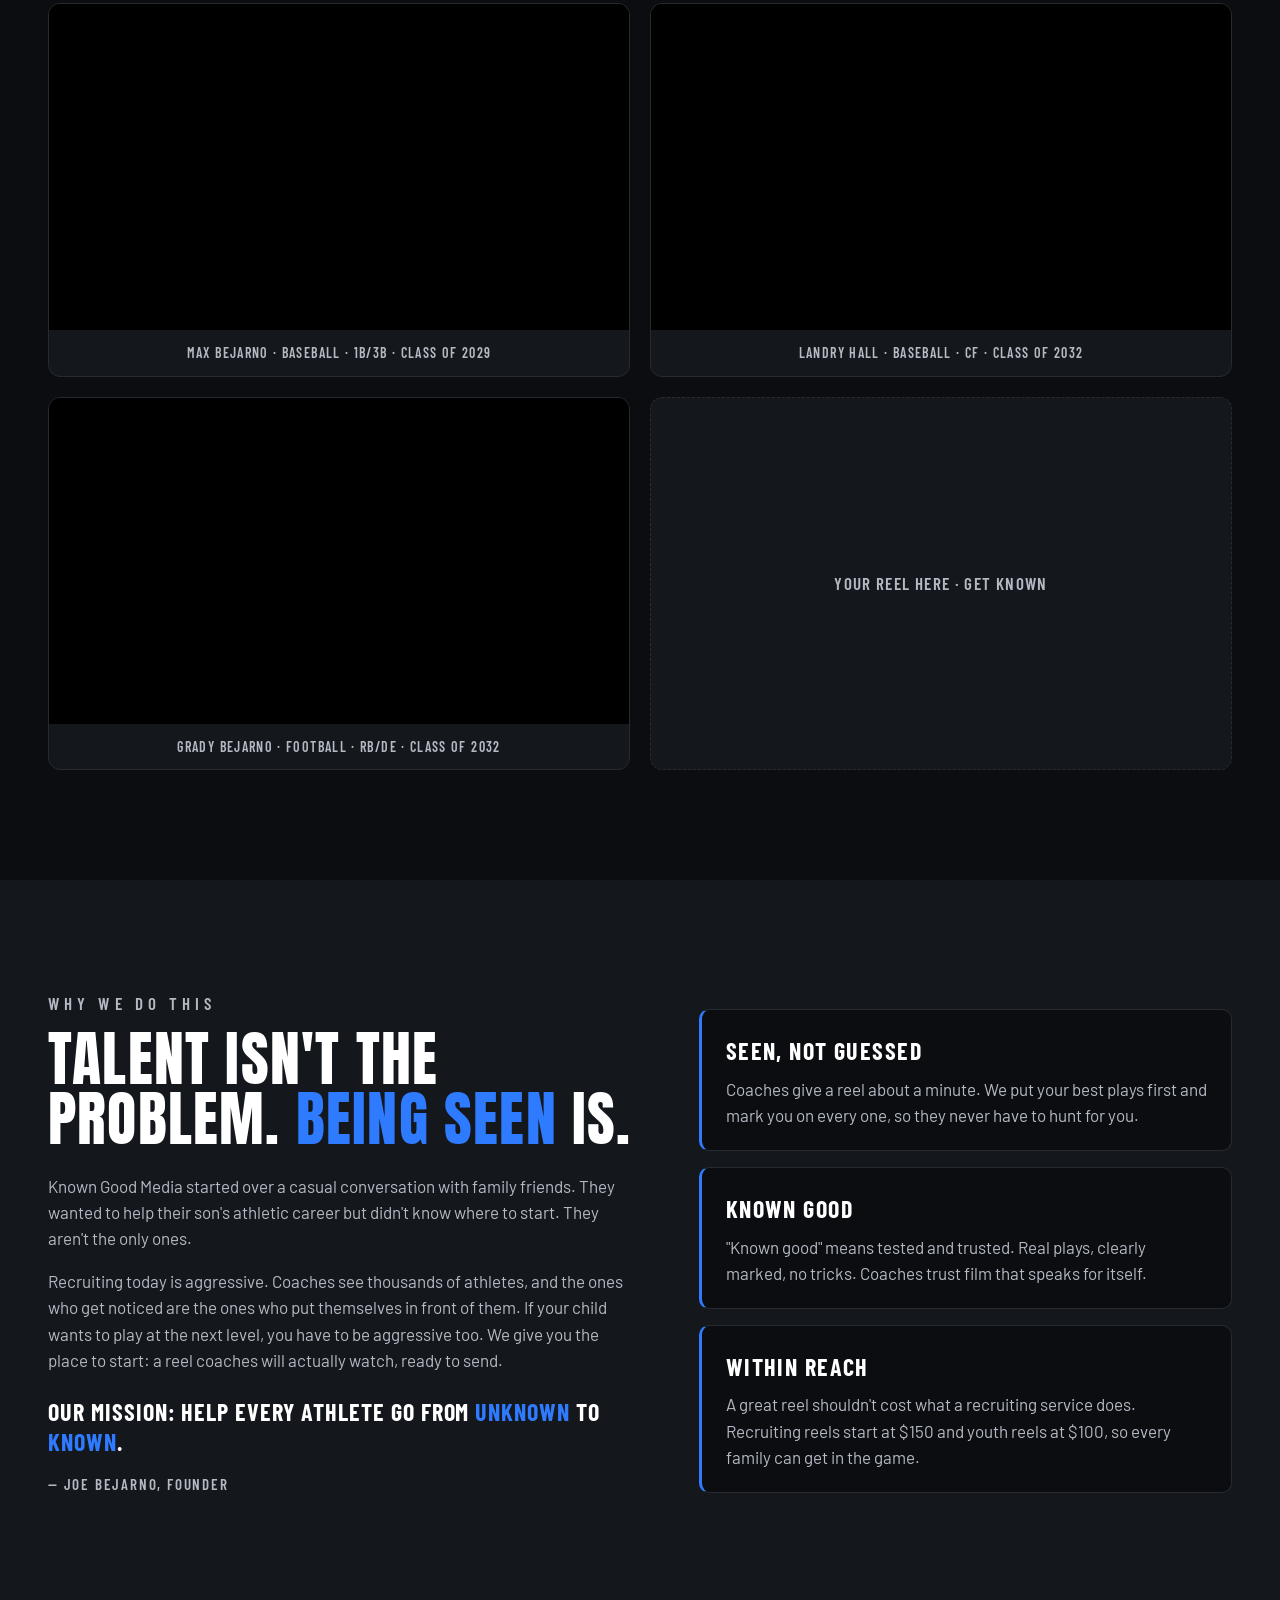
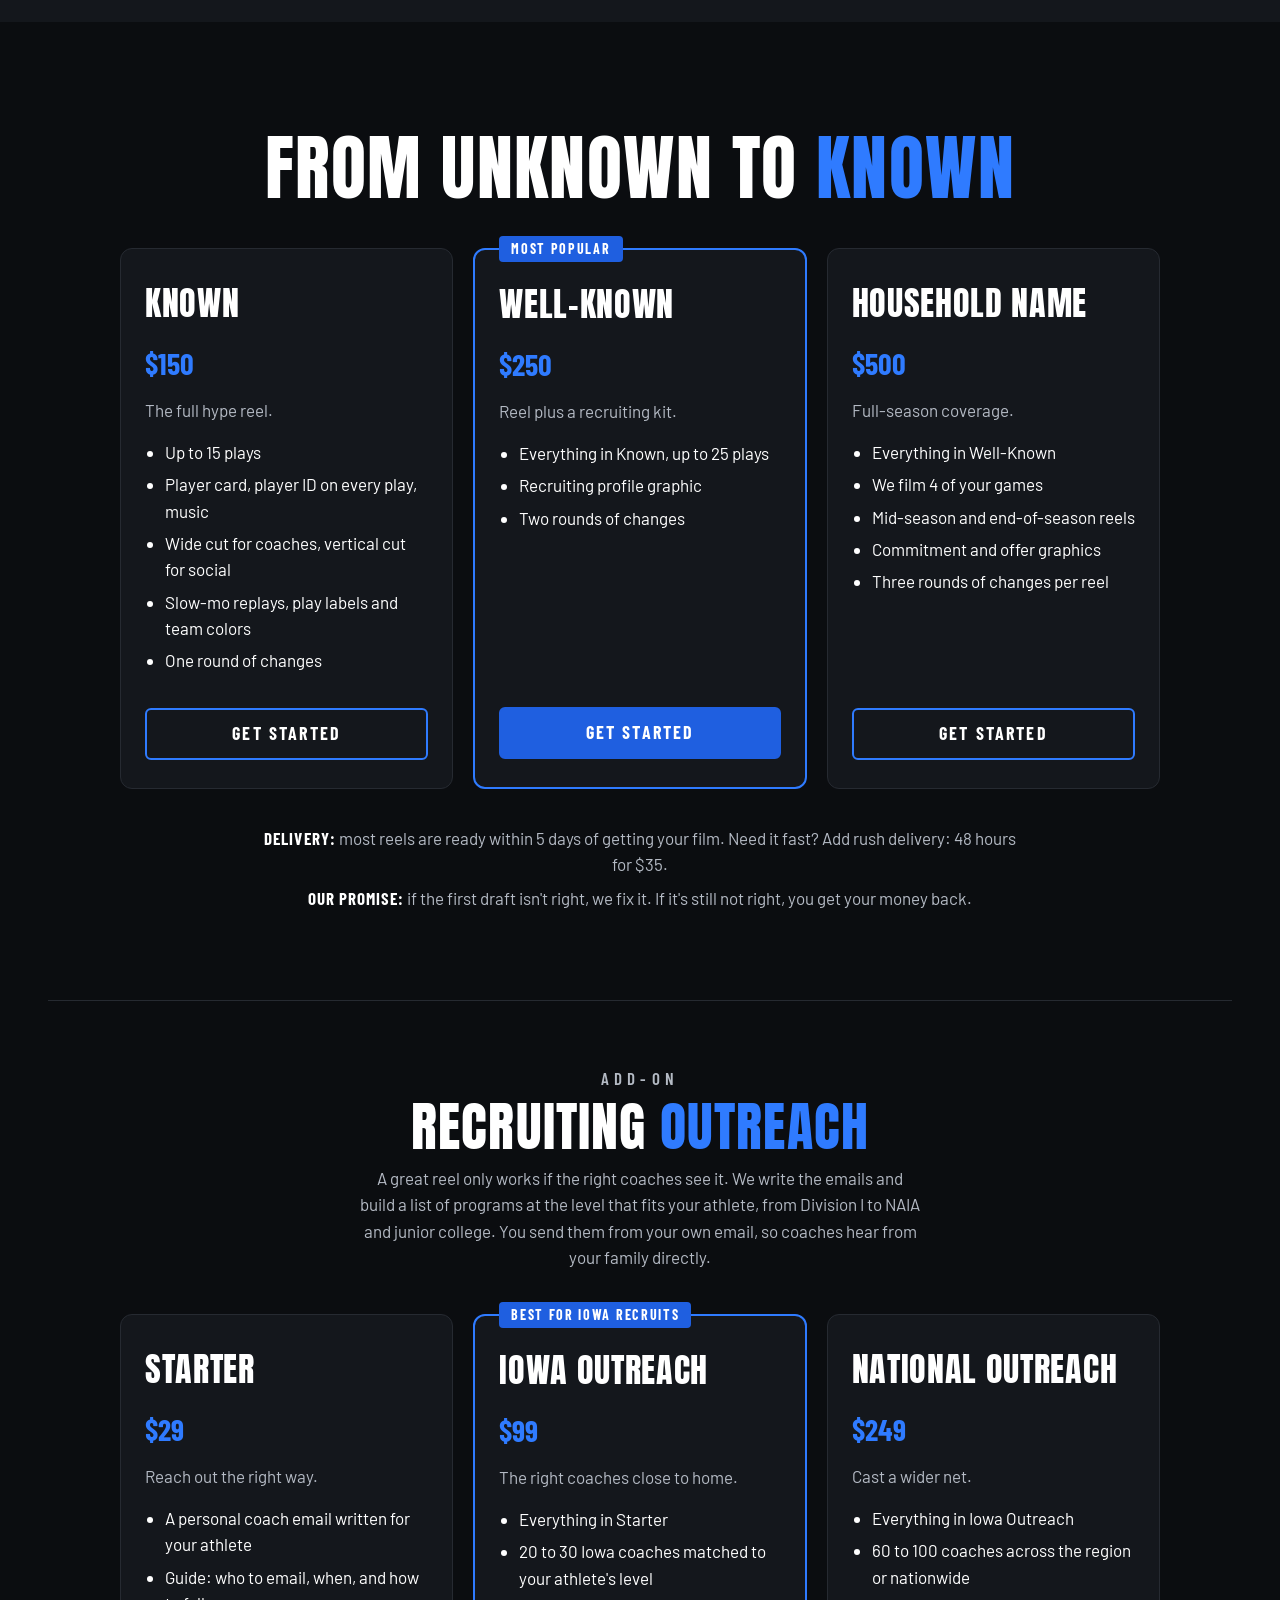
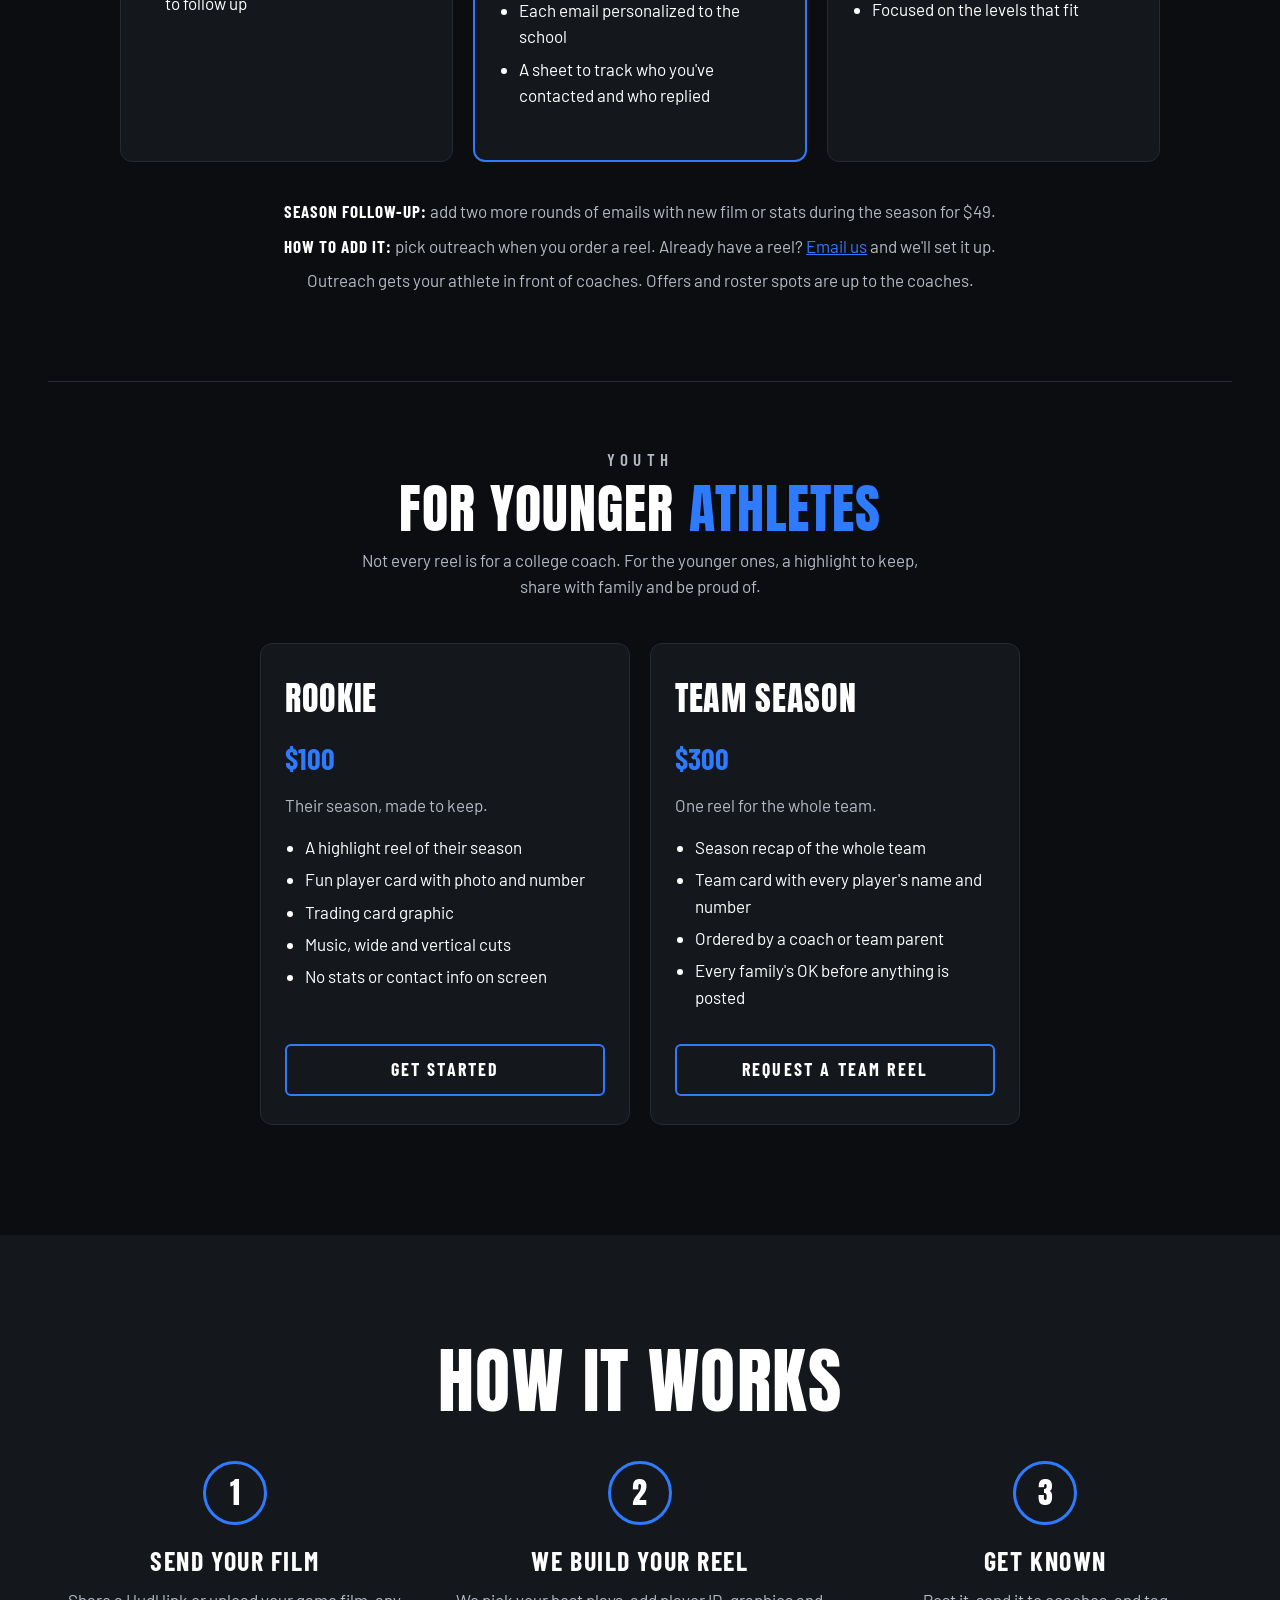
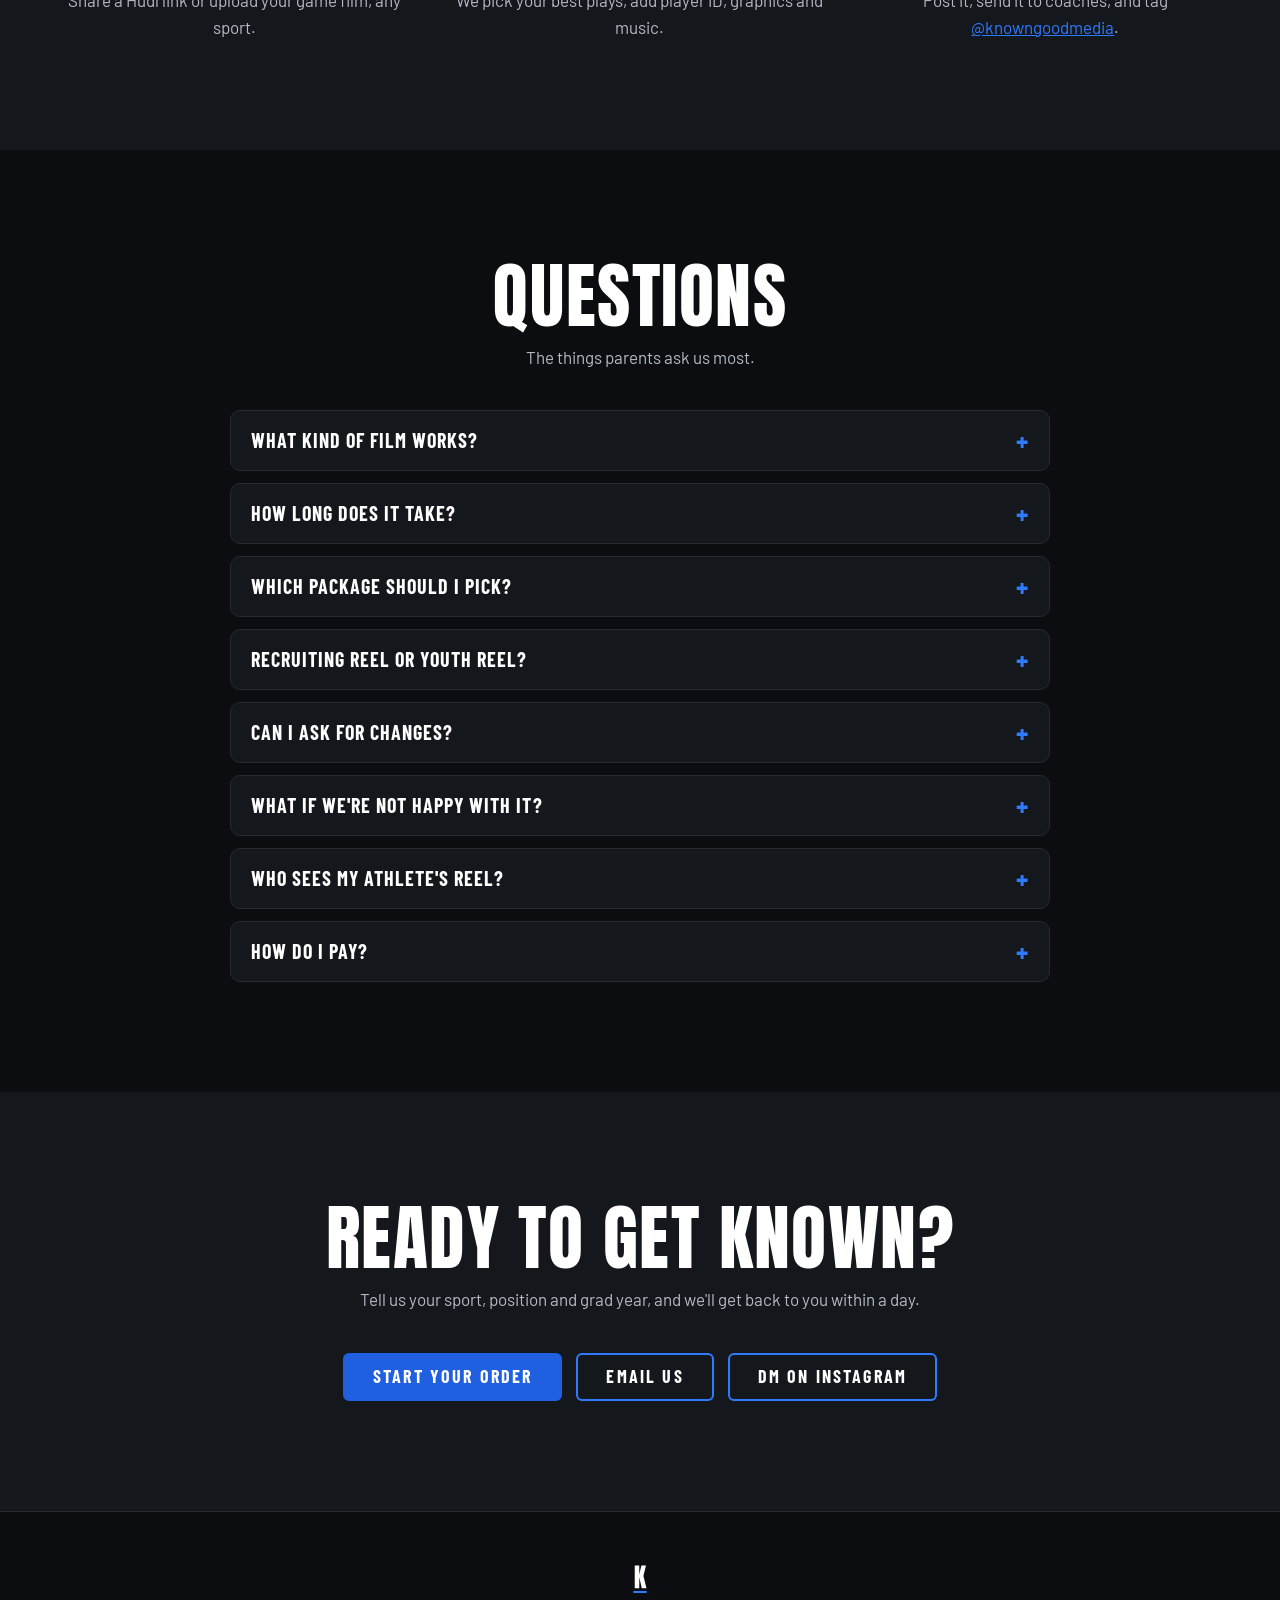
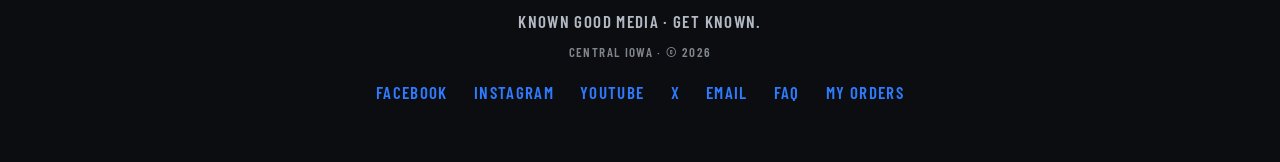
==== commit 249cb96d: "Adjustment to homepage Adjustment to homepage" ====
--- a/index.html
+++ b/index.html
@@ -16,7 +16,7 @@
   <meta property="og:image" content="https://knowngoodmedia.com/brand/png/logo-card-dark-1200.png">
   <meta name="twitter:card" content="summary_large_image">
   <meta name="twitter:site" content="@knowngoodmedia">
-  <link rel="stylesheet" href="assets/css/styles.css?v=16">
+  <link rel="stylesheet" href="assets/css/styles.css?v=17">
 </head>
 <body>
 
@@ -315,7 +315,7 @@
   <p>Known Good Media · Get Known.</p>
   <p class="footer-small">Central Iowa · © 2026</p>
   <p class="footer-links">
-    <a href="https://www.facebook.com/profile.php?id=61596051177035">Facebook</a>
+    <a href="https://www.facebook.com/knowngoodmedia">Facebook</a>
     <a href="https://instagram.com/knowngoodmedia">Instagram</a>
     <a href="https://youtube.com/@knowngoodmedia">YouTube</a>
     <a href="https://x.com/knowngoodmedia">X</a>
--- a/assets/css/styles.css
+++ b/assets/css/styles.css
@@ -221,6 +221,7 @@
 .youth .eyebrow { margin-bottom: 8px; }
 .youth-title { margin: 0 0 12px; font-family: var(--display); font-weight: 400; text-transform: uppercase; font-size: clamp(34px, 4.5vw, 54px); line-height: 1; letter-spacing: 0.02em; }
 .youth .section-sub { margin-bottom: 0; }
+.youth .packages { text-align: left; }  /* cards inside a centered add-on section read like the main packages */
 .youth-packages { grid-template-columns: repeat(2, minmax(0, 1fr)); max-width: 760px; margin-left: auto; margin-right: auto; text-align: left; }
 @media (max-width: 720px) { .youth-packages { grid-template-columns: minmax(0, 1fr); } }
 
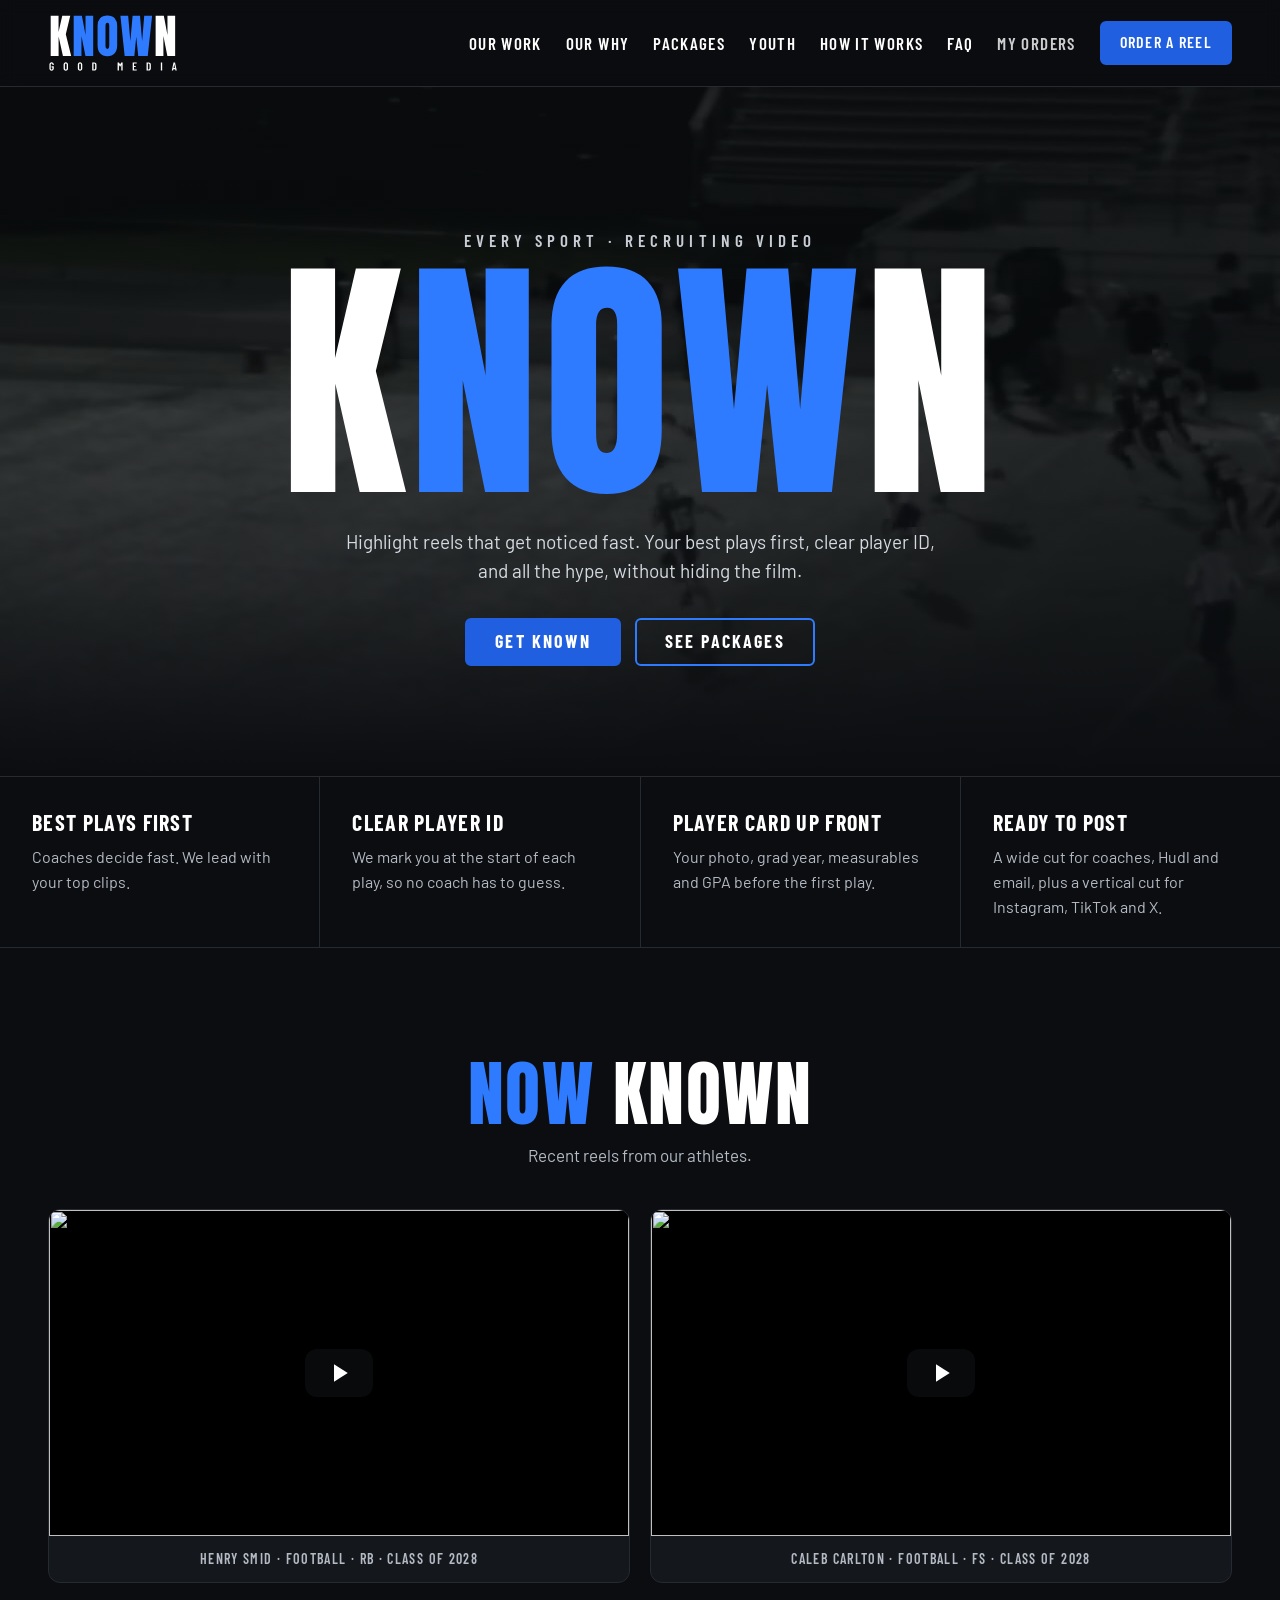
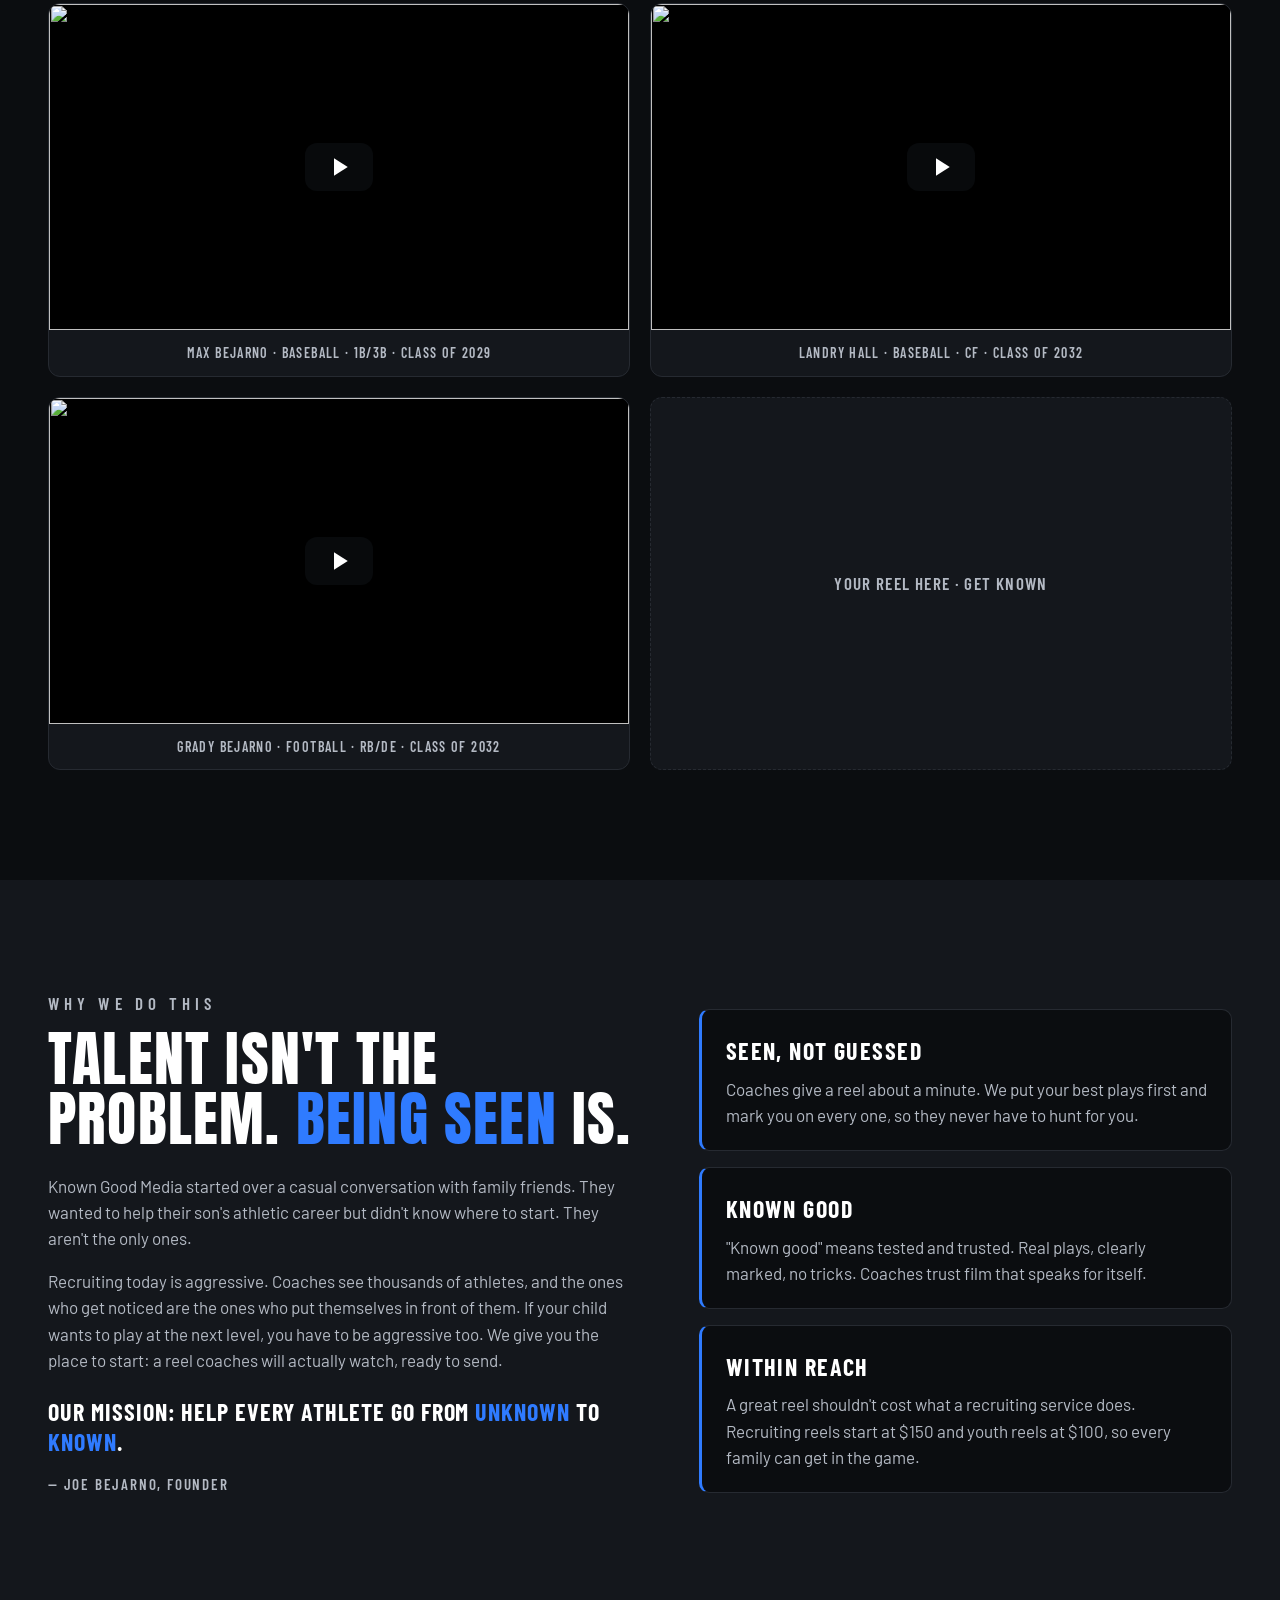
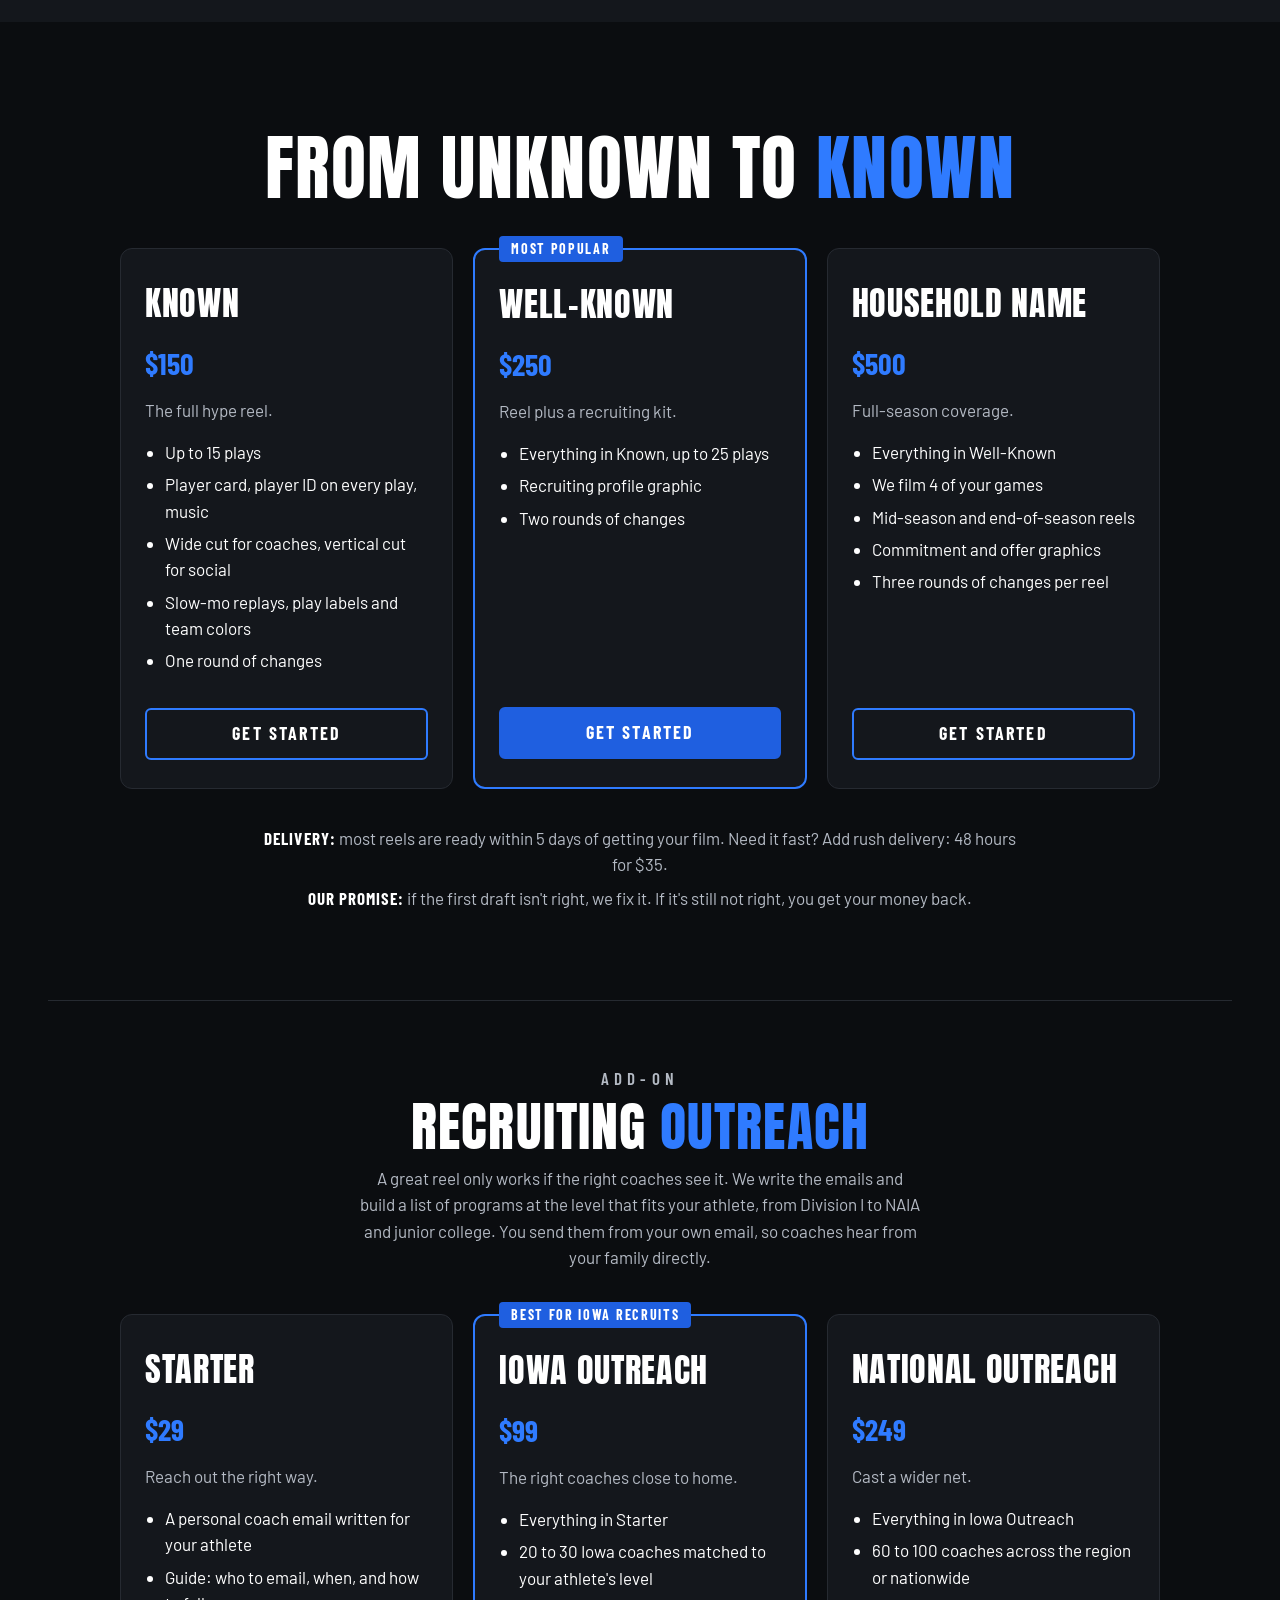
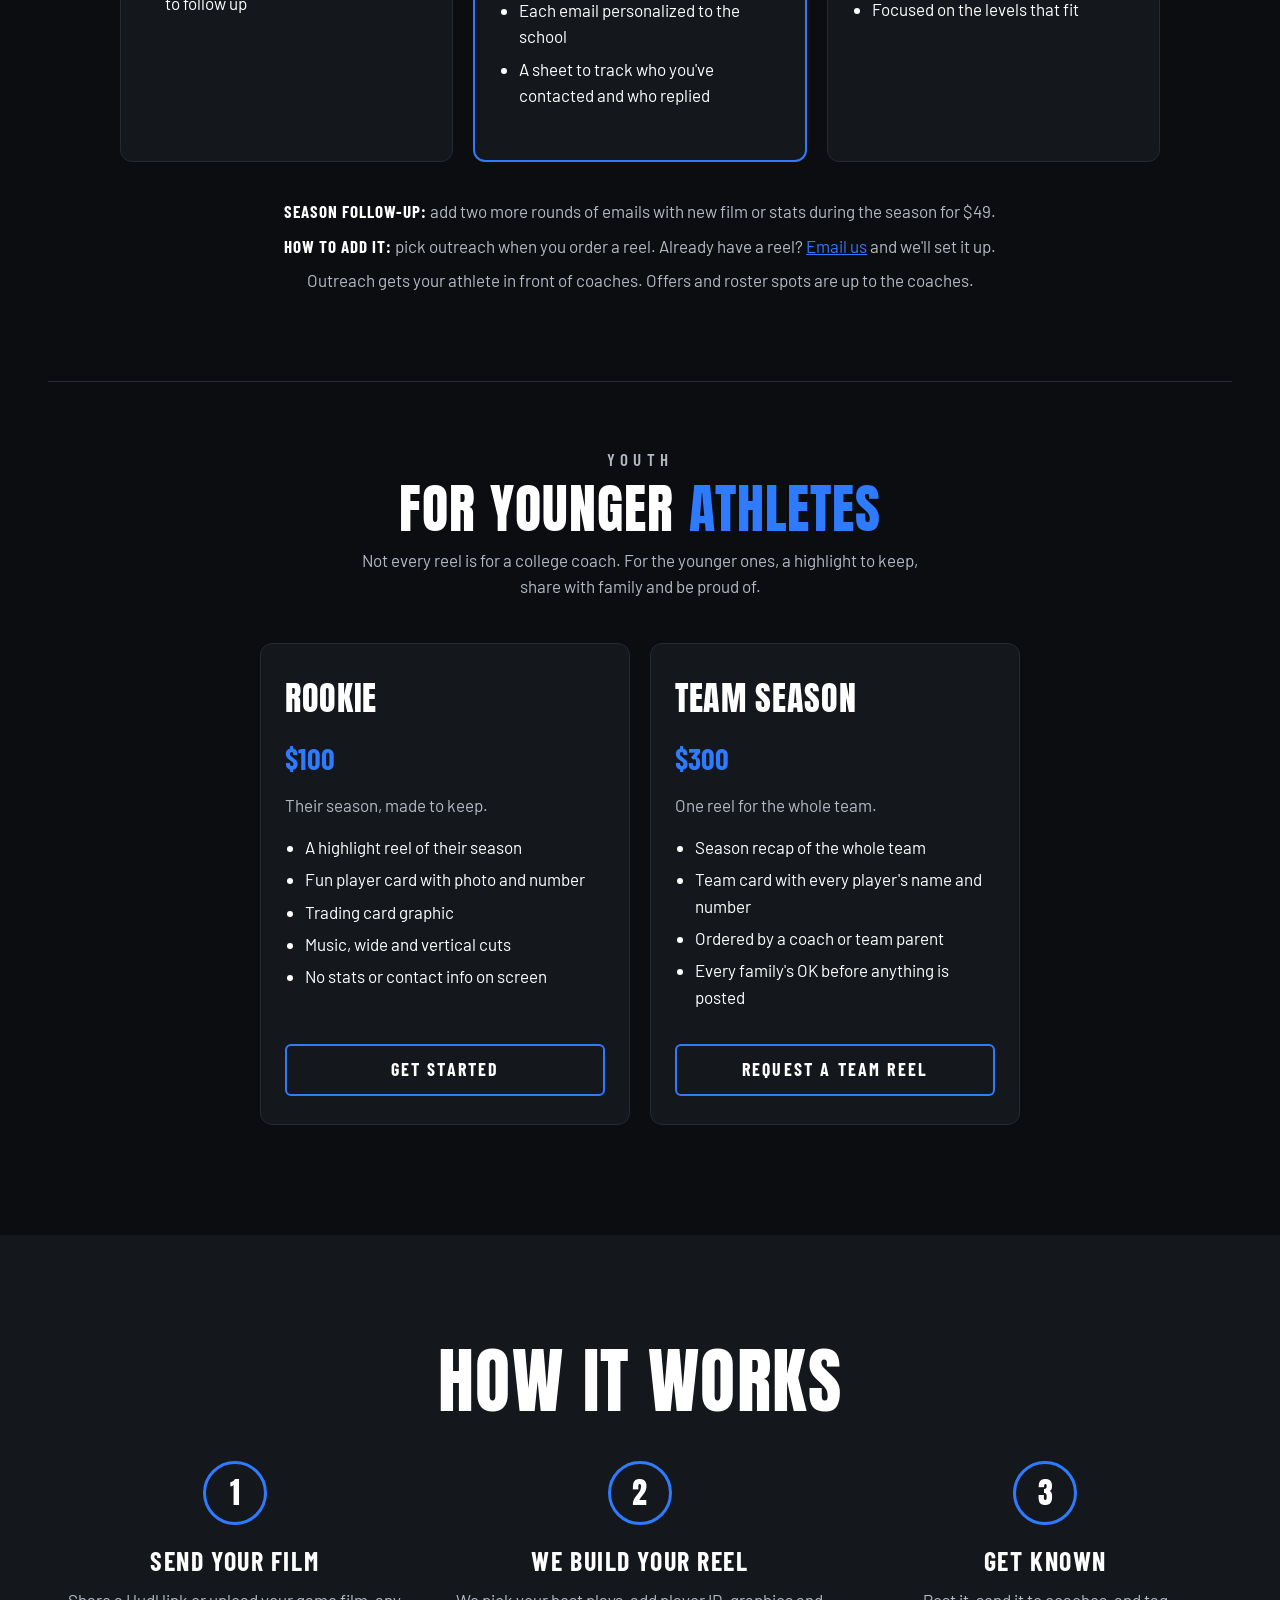
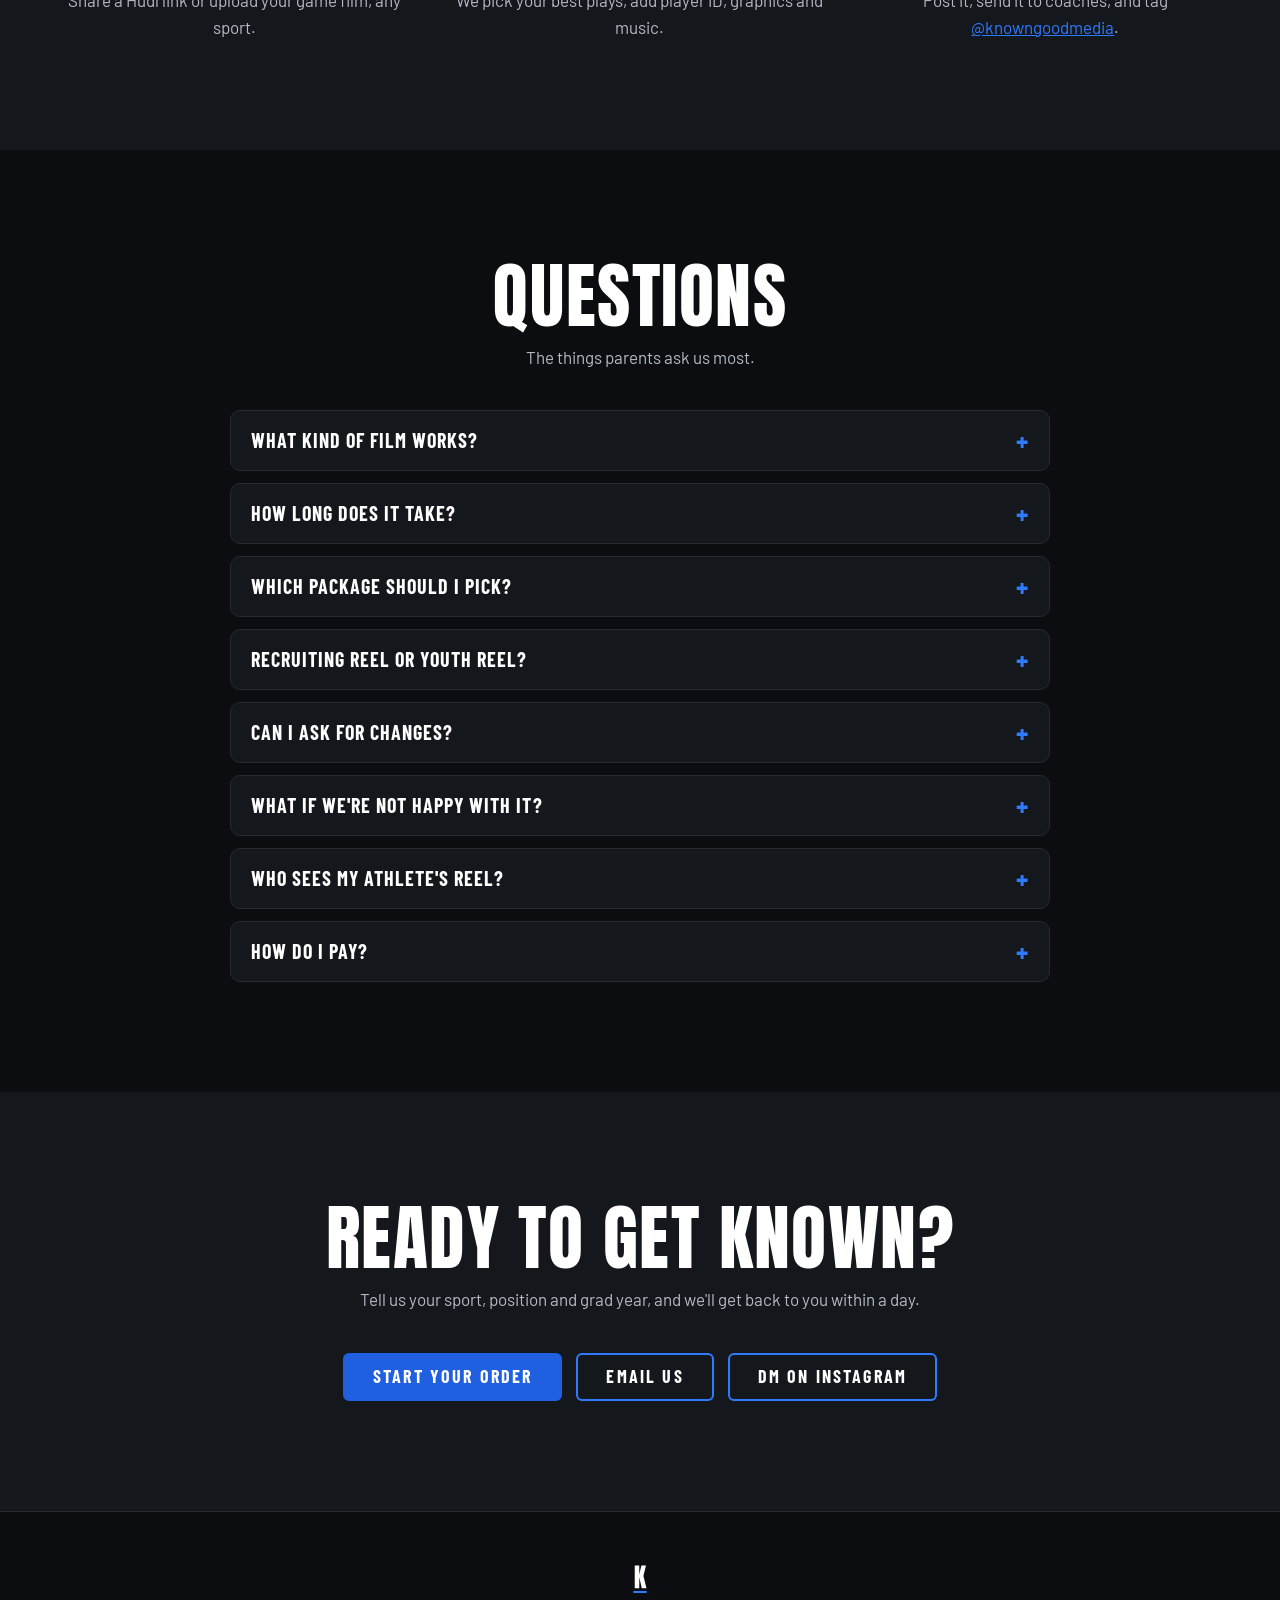
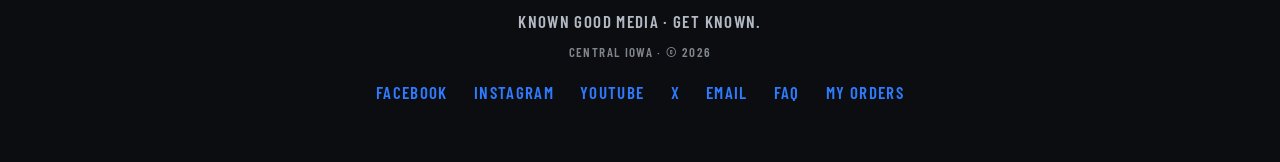
==== commit 6d5ae85e: "Audit updates Audit updates" ====
--- a/index.html
+++ b/index.html
@@ -16,7 +16,7 @@
   <meta property="og:image" content="https://knowngoodmedia.com/brand/png/logo-card-dark-1200.png">
   <meta name="twitter:card" content="summary_large_image">
   <meta name="twitter:site" content="@knowngoodmedia">
-  <link rel="stylesheet" href="assets/css/styles.css?v=17">
+  <link rel="stylesheet" href="assets/css/styles.css?v=18">
 </head>
 <body>
 
@@ -85,28 +85,48 @@
     <p class="section-sub">Recent reels from our athletes.</p>
     <div class="work-grid">
       <figure class="work-card work-video">
-        <div class="video-frame"><iframe width="560" height="315" src="https://www.youtube-nocookie.com/embed/YU0tKHSQDEI?rel=0&amp;modestbranding=1" title="Henry Smid, RB, Class of 2028: football highlights" allow="accelerometer; encrypted-media; gyroscope; picture-in-picture; fullscreen" referrerpolicy="strict-origin-when-cross-origin" allowfullscreen></iframe></div>
+        <div class="video-frame"><a class="yt" href="https://youtu.be/YU0tKHSQDEI" data-yt="YU0tKHSQDEI" aria-label="Play Henry Smid, RB, Class of 2028: football highlights"><img src="https://i.ytimg.com/vi/YU0tKHSQDEI/maxresdefault.jpg" alt="" width="1280" height="720" loading="lazy" decoding="async"></a></div>
         <figcaption>Henry Smid · Football · RB · Class of 2028</figcaption>
       </figure>
       <figure class="work-card work-video">
-        <div class="video-frame"><iframe width="560" height="315" src="https://www.youtube-nocookie.com/embed/j9SNsFwadj4?rel=0&amp;modestbranding=1" title="Caleb Carlton, FS, Class of 2028: football highlights" allow="accelerometer; encrypted-media; gyroscope; picture-in-picture; fullscreen" referrerpolicy="strict-origin-when-cross-origin" allowfullscreen></iframe></div>
+        <div class="video-frame"><a class="yt" href="https://youtu.be/j9SNsFwadj4" data-yt="j9SNsFwadj4" aria-label="Play Caleb Carlton, FS, Class of 2028: football highlights"><img src="https://i.ytimg.com/vi/j9SNsFwadj4/maxresdefault.jpg" alt="" width="1280" height="720" loading="lazy" decoding="async"></a></div>
         <figcaption>Caleb Carlton · Football · FS · Class of 2028</figcaption>
       </figure>
       <figure class="work-card work-video">
-        <div class="video-frame"><iframe width="560" height="315" src="https://www.youtube-nocookie.com/embed/GEwlCEUNE8o?rel=0&amp;modestbranding=1" title="Max Bejarno, 1B/3B, Class of 2029: baseball highlights" allow="accelerometer; encrypted-media; gyroscope; picture-in-picture; fullscreen" referrerpolicy="strict-origin-when-cross-origin" allowfullscreen></iframe></div>
+        <div class="video-frame"><a class="yt" href="https://youtu.be/GEwlCEUNE8o" data-yt="GEwlCEUNE8o" aria-label="Play Max Bejarno, 1B/3B, Class of 2029: baseball highlights"><img src="https://i.ytimg.com/vi/GEwlCEUNE8o/maxresdefault.jpg" alt="" width="1280" height="720" loading="lazy" decoding="async"></a></div>
         <figcaption>Max Bejarno · Baseball · 1B/3B · Class of 2029</figcaption>
       </figure>
       <figure class="work-card work-video">
-        <div class="video-frame"><iframe width="560" height="315" src="https://www.youtube-nocookie.com/embed/KQTa3pvRxlU?rel=0&amp;modestbranding=1" title="Landry Hall, CF, Class of 2032: baseball highlights" allow="accelerometer; encrypted-media; gyroscope; picture-in-picture; fullscreen" referrerpolicy="strict-origin-when-cross-origin" allowfullscreen></iframe></div>
+        <div class="video-frame"><a class="yt" href="https://youtu.be/KQTa3pvRxlU" data-yt="KQTa3pvRxlU" aria-label="Play Landry Hall, CF, Class of 2032: baseball highlights"><img src="https://i.ytimg.com/vi/KQTa3pvRxlU/maxresdefault.jpg" alt="" width="1280" height="720" loading="lazy" decoding="async"></a></div>
         <figcaption>Landry Hall · Baseball · CF · Class of 2032</figcaption>
       </figure>
       <figure class="work-card work-video">
-        <div class="video-frame"><iframe width="560" height="315" src="https://www.youtube-nocookie.com/embed/niFUxguE9Ok?rel=0&amp;modestbranding=1" title="Grady Bejarno, RB/DE, Class of 2032: football highlights" allow="accelerometer; encrypted-media; gyroscope; picture-in-picture; fullscreen" referrerpolicy="strict-origin-when-cross-origin" allowfullscreen></iframe></div>
+        <div class="video-frame"><a class="yt" href="https://youtu.be/niFUxguE9Ok" data-yt="niFUxguE9Ok" aria-label="Play Grady Bejarno, RB/DE, Class of 2032: football highlights"><img src="https://i.ytimg.com/vi/niFUxguE9Ok/maxresdefault.jpg" alt="" width="1280" height="720" loading="lazy" decoding="async"></a></div>
         <figcaption>Grady Bejarno · Football · RB/DE · Class of 2032</figcaption>
       </figure>
       <a class="work-card work-cta" href="portal/#/new"><span>Your reel here · Get known</span></a>
     </div>
   </section>
+  <script>
+    // Reels: show the YouTube thumbnail and load the real player only when someone taps play.
+    // Five players loading up front is several MB of YouTube code; this keeps the page light on phones.
+    document.querySelectorAll('a.yt').forEach(function (a) {
+      // YouTube only has the HD thumbnail for some uploads; when it's missing it sends a tiny gray placeholder instead.
+      var img = a.querySelector('img');
+      function check() { if (img.src.indexOf('maxres') > -1 && img.naturalWidth && img.naturalWidth < 200) img.src = img.src.replace('maxresdefault', 'hqdefault'); }
+      img.addEventListener('load', check); if (img.complete) check();
+      a.addEventListener('click', function (e) {
+        e.preventDefault();
+        var f = document.createElement('iframe');
+        f.src = 'https://www.youtube-nocookie.com/embed/' + a.dataset.yt + '?rel=0&modestbranding=1&autoplay=1&playsinline=1';
+        f.title = a.getAttribute('aria-label').replace(/^Play /, '');
+        f.allow = 'accelerometer; autoplay; encrypted-media; gyroscope; picture-in-picture; fullscreen';
+        f.referrerPolicy = 'strict-origin-when-cross-origin';
+        f.allowFullscreen = true;
+        a.replaceWith(f);
+      });
+    });
+  </script>
 
   <section id="why" class="section section-alt why">
     <div class="why-story">
@@ -171,9 +191,9 @@
       <p><strong>Our promise:</strong> if the first draft isn't right, we fix it. If it's still not right, you get your money back.</p>
     </div>
 
-    <div id="outreach" class="youth">
+    <div id="outreach" class="addon">
       <p class="eyebrow">Add-on</p>
-      <h3 class="youth-title">Recruiting <span class="accent">outreach</span></h3>
+      <h3 class="addon-title">Recruiting <span class="accent">outreach</span></h3>
       <p class="section-sub">A great reel only works if the right coaches see it. We write the emails and build a list of programs at the level that fits your athlete, from Division I to NAIA and junior college. You send them from your own email, so coaches hear from your family directly.</p>
       <div class="packages">
         <article class="pkg">
@@ -215,9 +235,9 @@
       </div>
     </div>
 
-    <div id="youth" class="youth">
+    <div id="youth" class="addon">
       <p class="eyebrow">Youth</p>
-      <h3 class="youth-title">For younger <span class="accent">athletes</span></h3>
+      <h3 class="addon-title">For younger <span class="accent">athletes</span></h3>
       <p class="section-sub">Not every reel is for a college coach. For the younger ones, a highlight to keep, share with family and be proud of.</p>
       <div class="packages youth-packages">
         <article class="pkg">
--- a/assets/css/styles.css
+++ b/assets/css/styles.css
@@ -62,6 +62,7 @@
   letter-spacing: 0.12em; text-transform: uppercase; text-decoration: none;
   background: var(--blue-dark); color: var(--white) !important;
   border: 2px solid var(--blue-dark); border-radius: 6px;
+  white-space: nowrap;
 }
 .btn:hover { background: #184CB8; border-color: #184CB8; }
 .btn-ghost { background: transparent; border-color: var(--blue); }
@@ -70,6 +71,7 @@
 
 /* Hero */
 .hero {
+  position: relative; overflow: hidden; isolation: isolate;
   text-align: center;
   padding: clamp(64px, 12vw, 140px) 16px clamp(56px, 9vw, 110px);
 }
@@ -154,7 +156,7 @@
 .video-frame { position: relative; overflow: hidden; width: 100%; height: 0; padding-top: 56.25%; background: #000; }
 .video-frame iframe { position: absolute; top: 0; left: 0; width: 1px; min-width: 100%; max-width: 100%; height: 100%; border: 0; }
 .work-video figcaption { padding: 12px 14px; font-size: 14px; }
-a.work-card:hover { border-color: var(--blue); color: var(--white, #fff); }
+a.work-card:hover { border-color: var(--blue); color: var(--white); }
 
 /* Footer */
 .footer {
@@ -166,7 +168,6 @@
 .footer-links { display: flex; flex-wrap: wrap; justify-content: center; gap: 4px 14px; }
 .footer-links a { text-decoration: none; display: inline-flex; align-items: center; min-height: 44px; padding: 0 6px; }
 .footer-small { font-size: 13px; opacity: .7; }
-.btn { white-space: nowrap; }
 
 /* Responsive */
 /* Section links land below the sticky menu bar */
@@ -186,7 +187,7 @@
 }
 @media (max-width: 720px) {
   .nav nav a:not(.btn) { display: none; }
-  .nav nav a.nav-account { display: inline; font-size: 13px; color: var(--muted, #A9B0BB); }
+  .nav nav a.nav-account { display: inline; font-size: 13px; color: var(--muted); }
   .nav nav { gap: 10px; }
   .nav .btn-small { min-height: 40px; padding: 0 12px; font-size: 14px; letter-spacing: 0.08em; }
   .nav-logo img { width: 100px; height: auto; }
@@ -213,20 +214,19 @@
   .section-alt.why { grid-template-columns: minmax(0, 1fr); }
 }
 
-/* "Your reel here" sits on its own row under the three reels */
-.work-card.work-cta { min-height: 110px; }  /* fills the open spot beside the last reel */
-
-/* Youth line, under the recruiting packages */
-.youth { margin-top: clamp(56px, 7vw, 88px); padding-top: clamp(40px, 5vw, 64px); border-top: 1px solid var(--line); text-align: center; scroll-margin-top: 100px; }
-.youth .eyebrow { margin-bottom: 8px; }
-.youth-title { margin: 0 0 12px; font-family: var(--display); font-weight: 400; text-transform: uppercase; font-size: clamp(34px, 4.5vw, 54px); line-height: 1; letter-spacing: 0.02em; }
-.youth .section-sub { margin-bottom: 0; }
-.youth .packages { text-align: left; }  /* cards inside a centered add-on section read like the main packages */
+/* "Your reel here" fills the open grid spot beside the last reel */
+.work-card.work-cta { min-height: 110px; }
+
+/* Add-on blocks under the recruiting packages (Outreach, Youth) */
+.addon { margin-top: clamp(56px, 7vw, 88px); padding-top: clamp(40px, 5vw, 64px); border-top: 1px solid var(--line); text-align: center; scroll-margin-top: 100px; }
+.addon .eyebrow { margin-bottom: 8px; }
+.addon-title { margin: 0 0 12px; font-family: var(--display); font-weight: 400; text-transform: uppercase; font-size: clamp(34px, 4.5vw, 54px); line-height: 1; letter-spacing: 0.02em; }
+.addon .section-sub { margin-bottom: 0; }
+.addon .packages { text-align: left; }  /* cards read like the main packages */
 .youth-packages { grid-template-columns: repeat(2, minmax(0, 1fr)); max-width: 760px; margin-left: auto; margin-right: auto; text-align: left; }
 @media (max-width: 720px) { .youth-packages { grid-template-columns: minmax(0, 1fr); } }
 
 /* Hero: muted loop of real plays behind the wordmark */
-.hero { position: relative; overflow: hidden; isolation: isolate; }
 .hero-video { position: absolute; inset: 0; width: 100%; height: 100%; object-fit: cover; z-index: -2; pointer-events: none; }
 .hero::before { content: ""; position: absolute; inset: 0; z-index: -1;
   background: linear-gradient(180deg, rgba(11, 13, 16, 0.82) 0%, rgba(11, 13, 16, 0.70) 40%, rgba(11, 13, 16, 0.85) 75%, var(--black) 100%); }
@@ -244,3 +244,12 @@
 .faq details[open] summary::after { content: "\2212"; }
 .faq summary:focus-visible { outline: 2px solid var(--blue); outline-offset: 2px; border-radius: 10px; }
 .faq details p { margin: 0; padding: 0 20px 18px; color: var(--muted); }
+
+/* Reel thumbnails: tap to load the YouTube player */
+.yt { position: absolute; inset: 0; display: block; cursor: pointer; }
+.yt img { width: 100%; height: 100%; object-fit: cover; }
+.yt::after { content: ""; position: absolute; left: 50%; top: 50%; width: 68px; height: 48px; transform: translate(-50%, -50%);
+  border-radius: 12px; background: rgba(11, 13, 16, .78) url("data:image/svg+xml,%3Csvg xmlns='http://www.w3.org/2000/svg' viewBox='0 0 24 24'%3E%3Cpath d='M8 5v14l11-7z' fill='%23fff'/%3E%3C/svg%3E") center / 30px no-repeat;
+  transition: background-color .2s; }
+.yt:hover::after, .yt:focus-visible::after { background-color: var(--blue-dark); }
+.yt:focus-visible { outline: 2px solid var(--blue); outline-offset: -2px; }
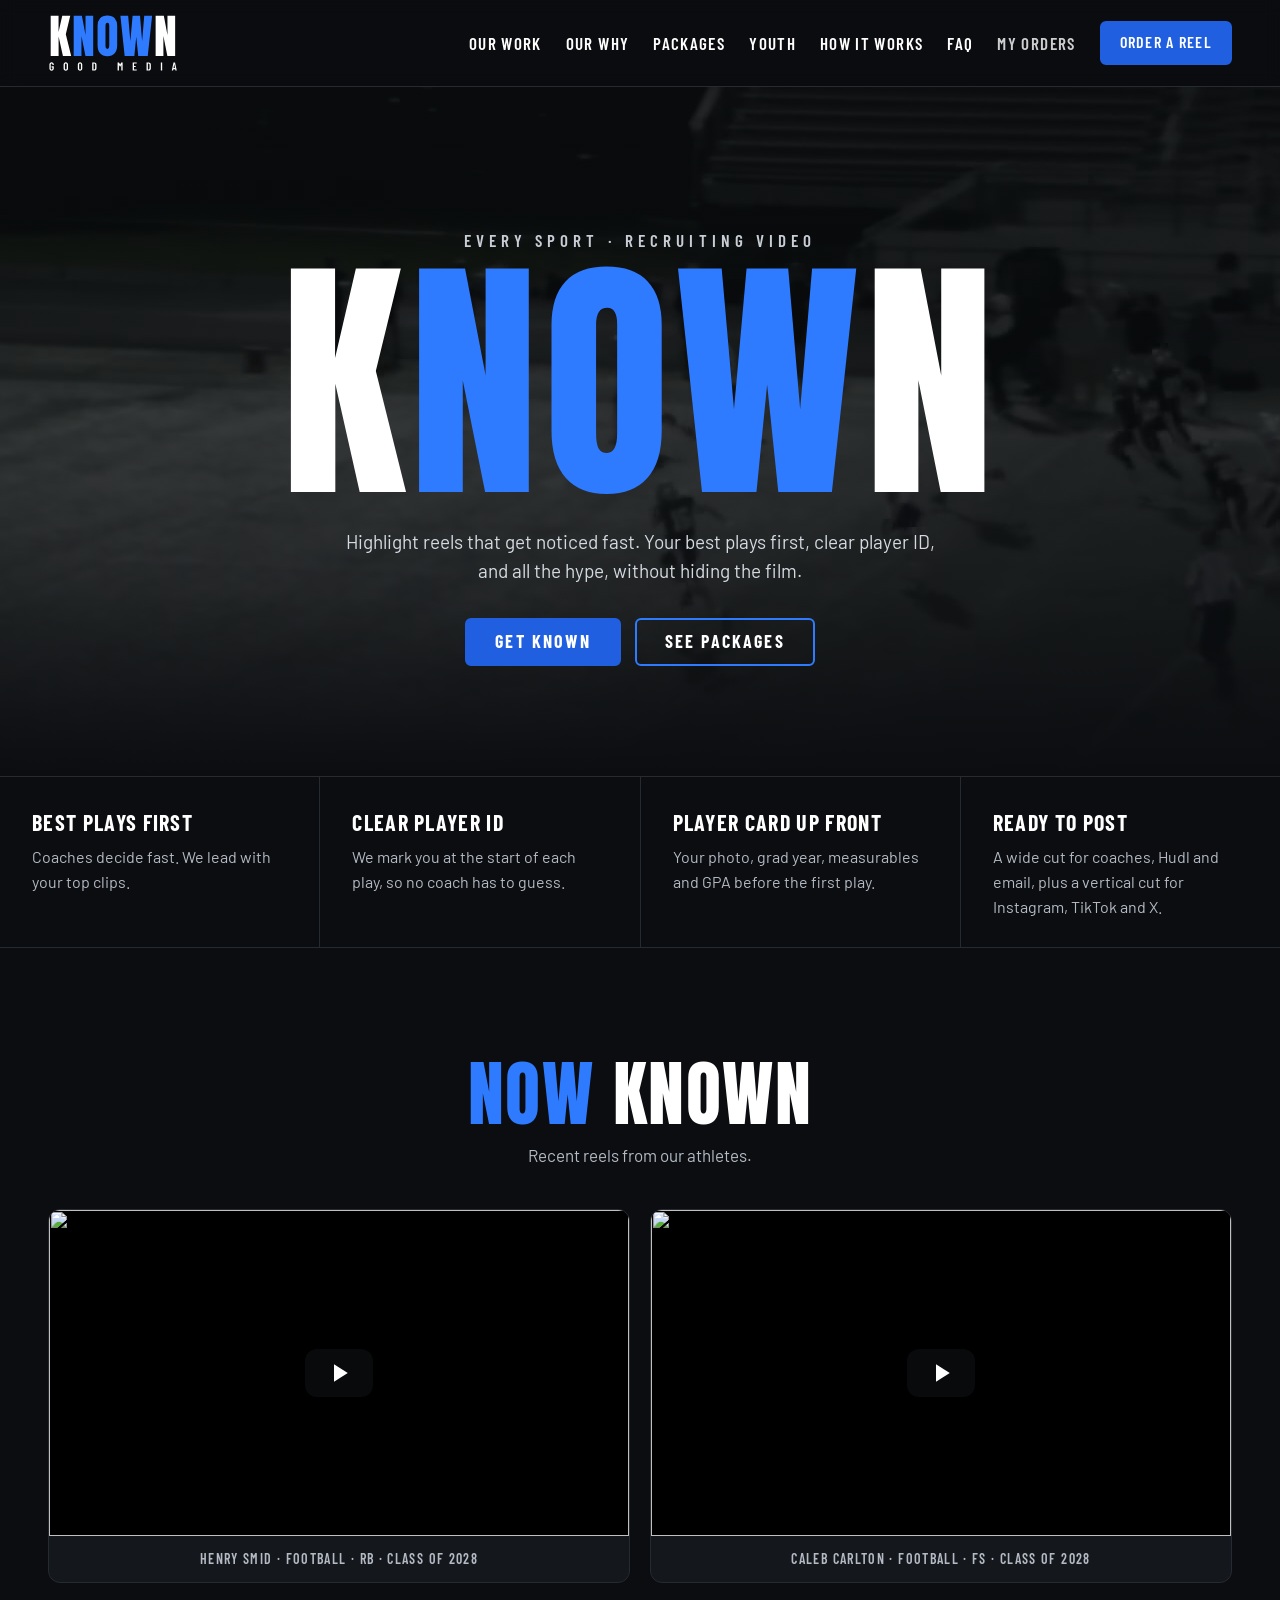
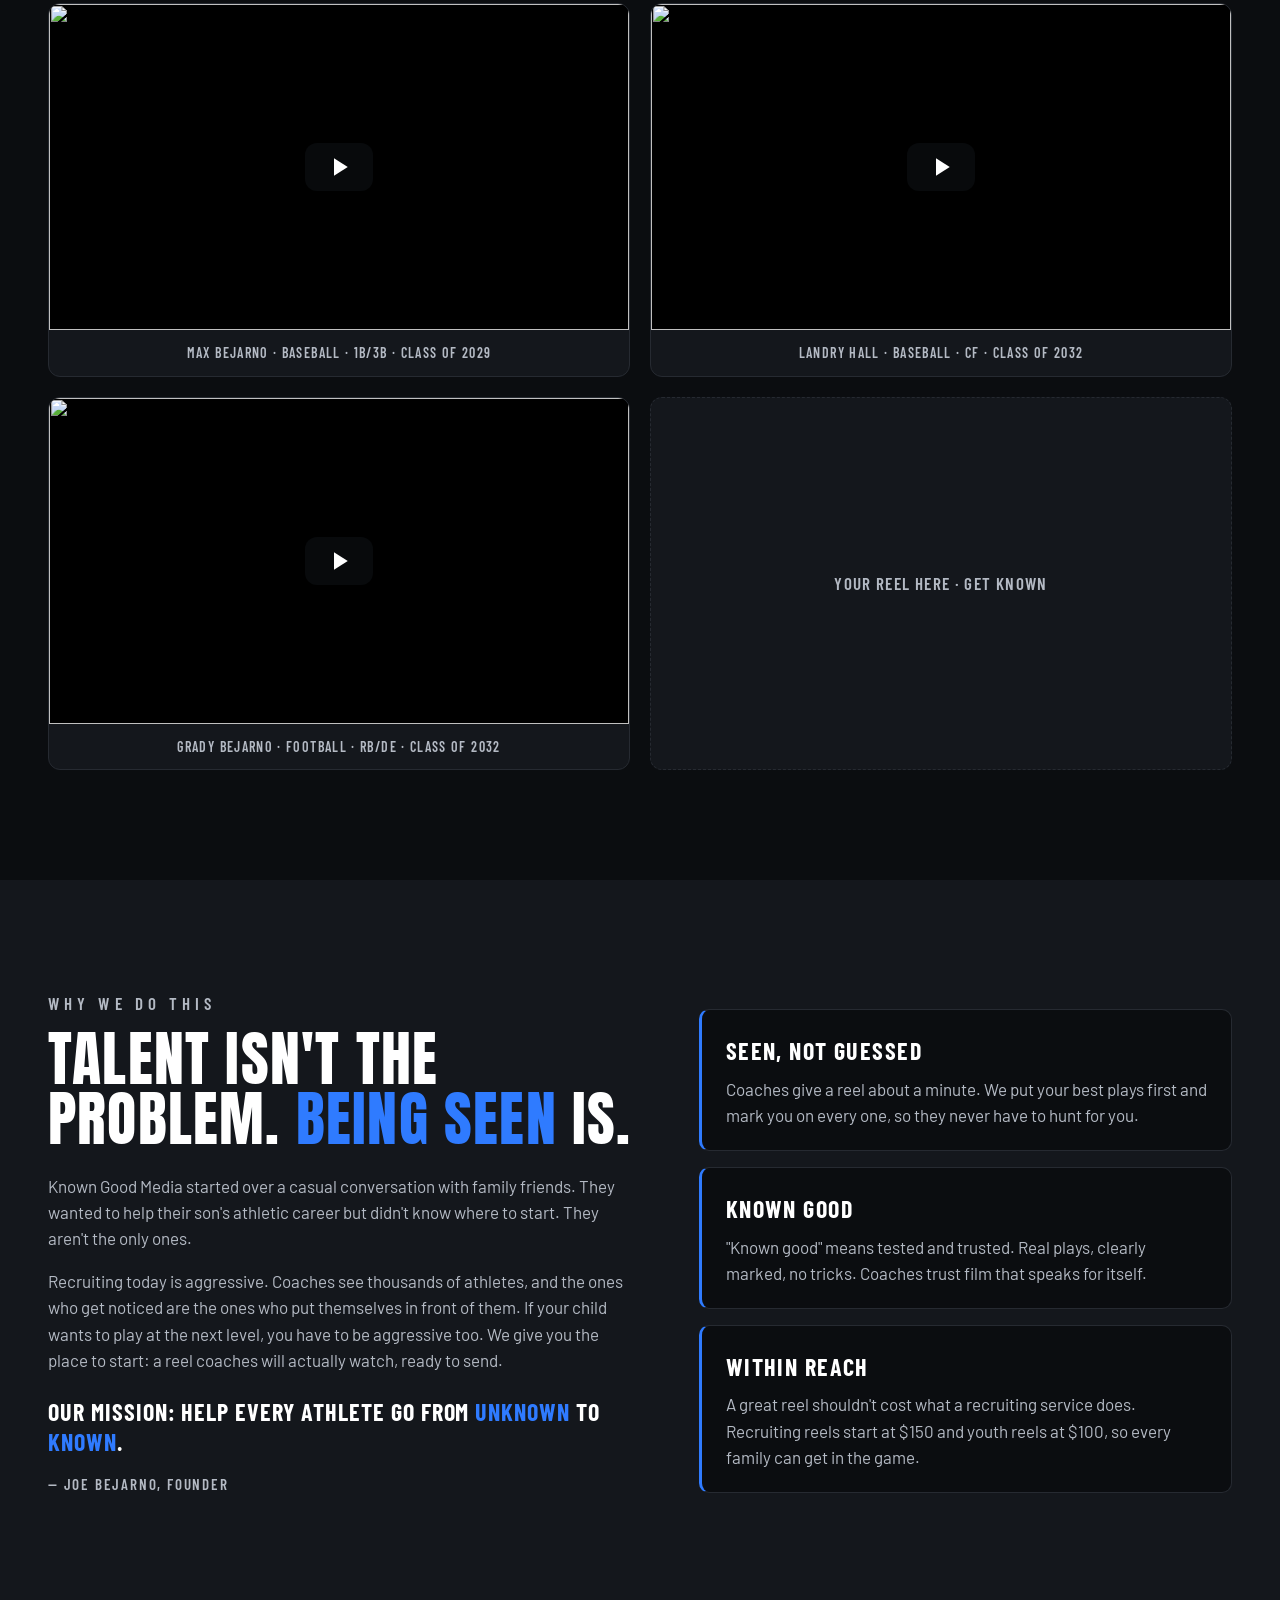
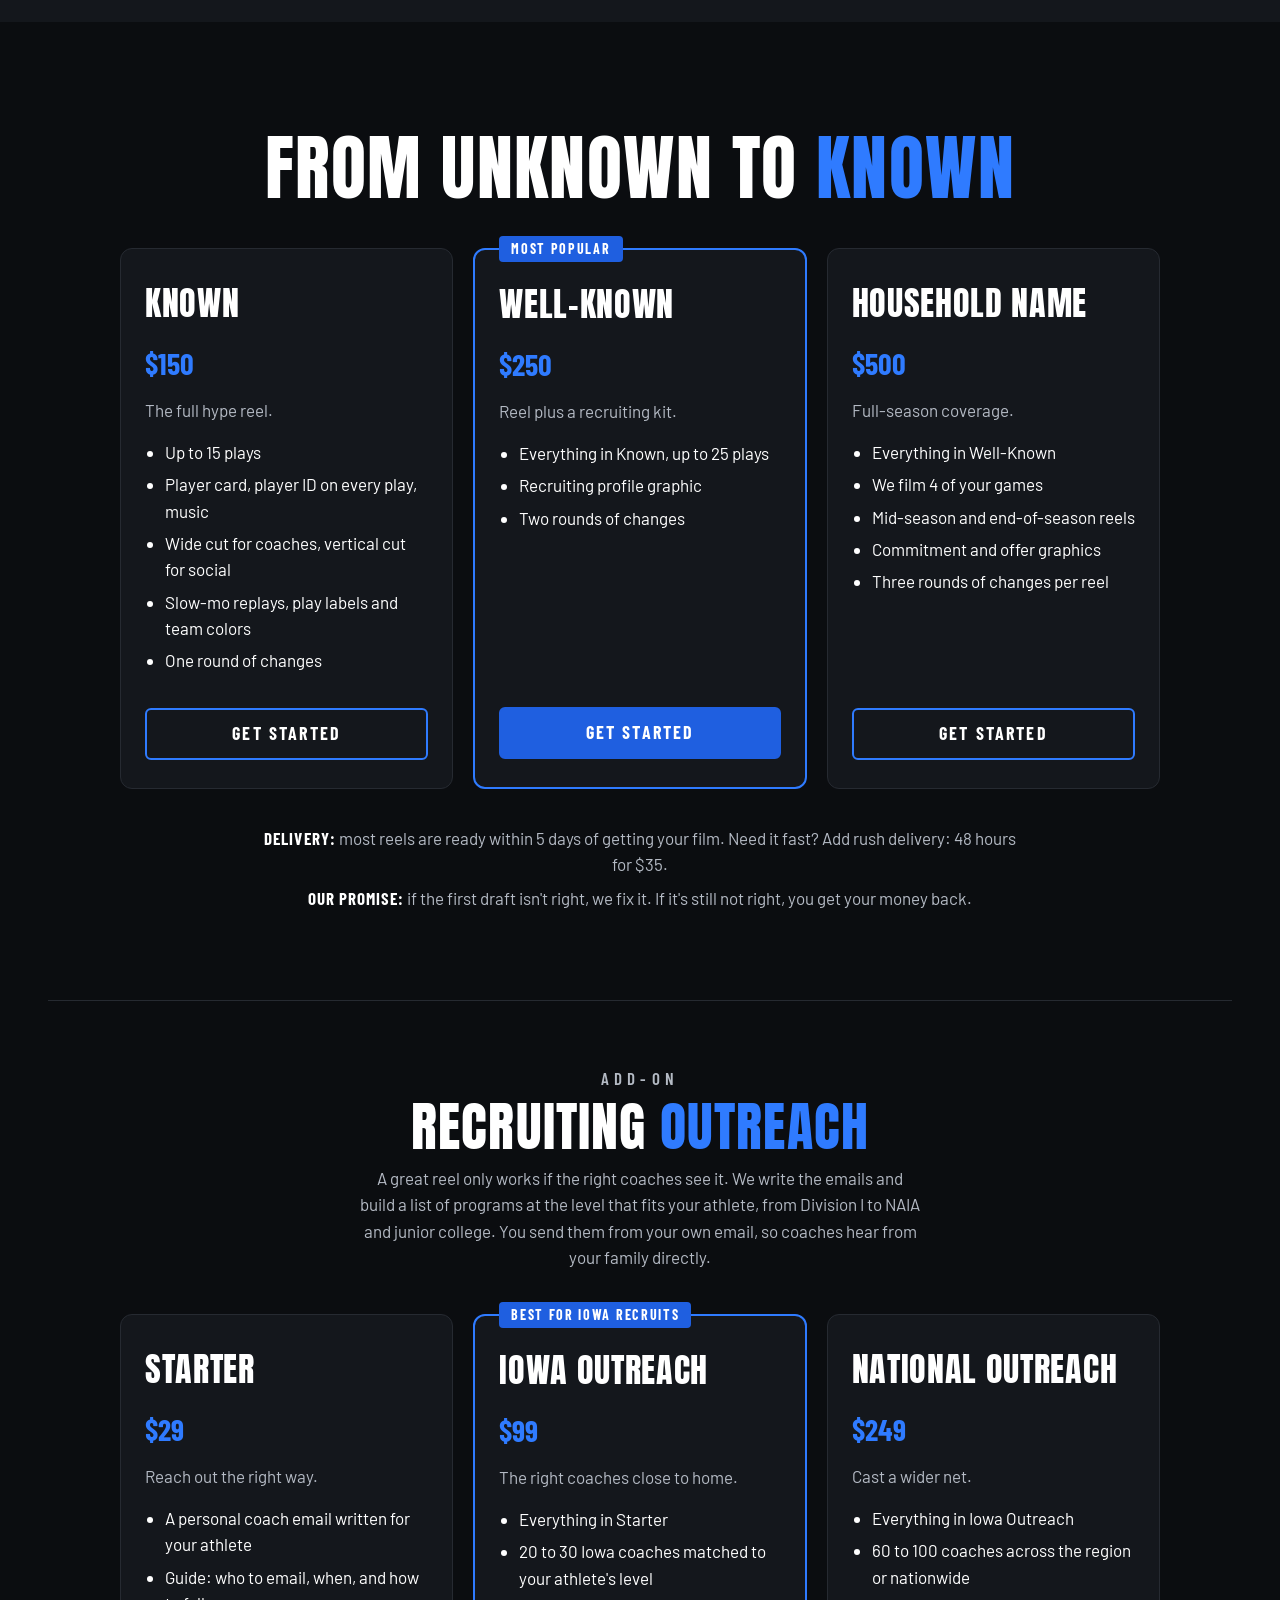
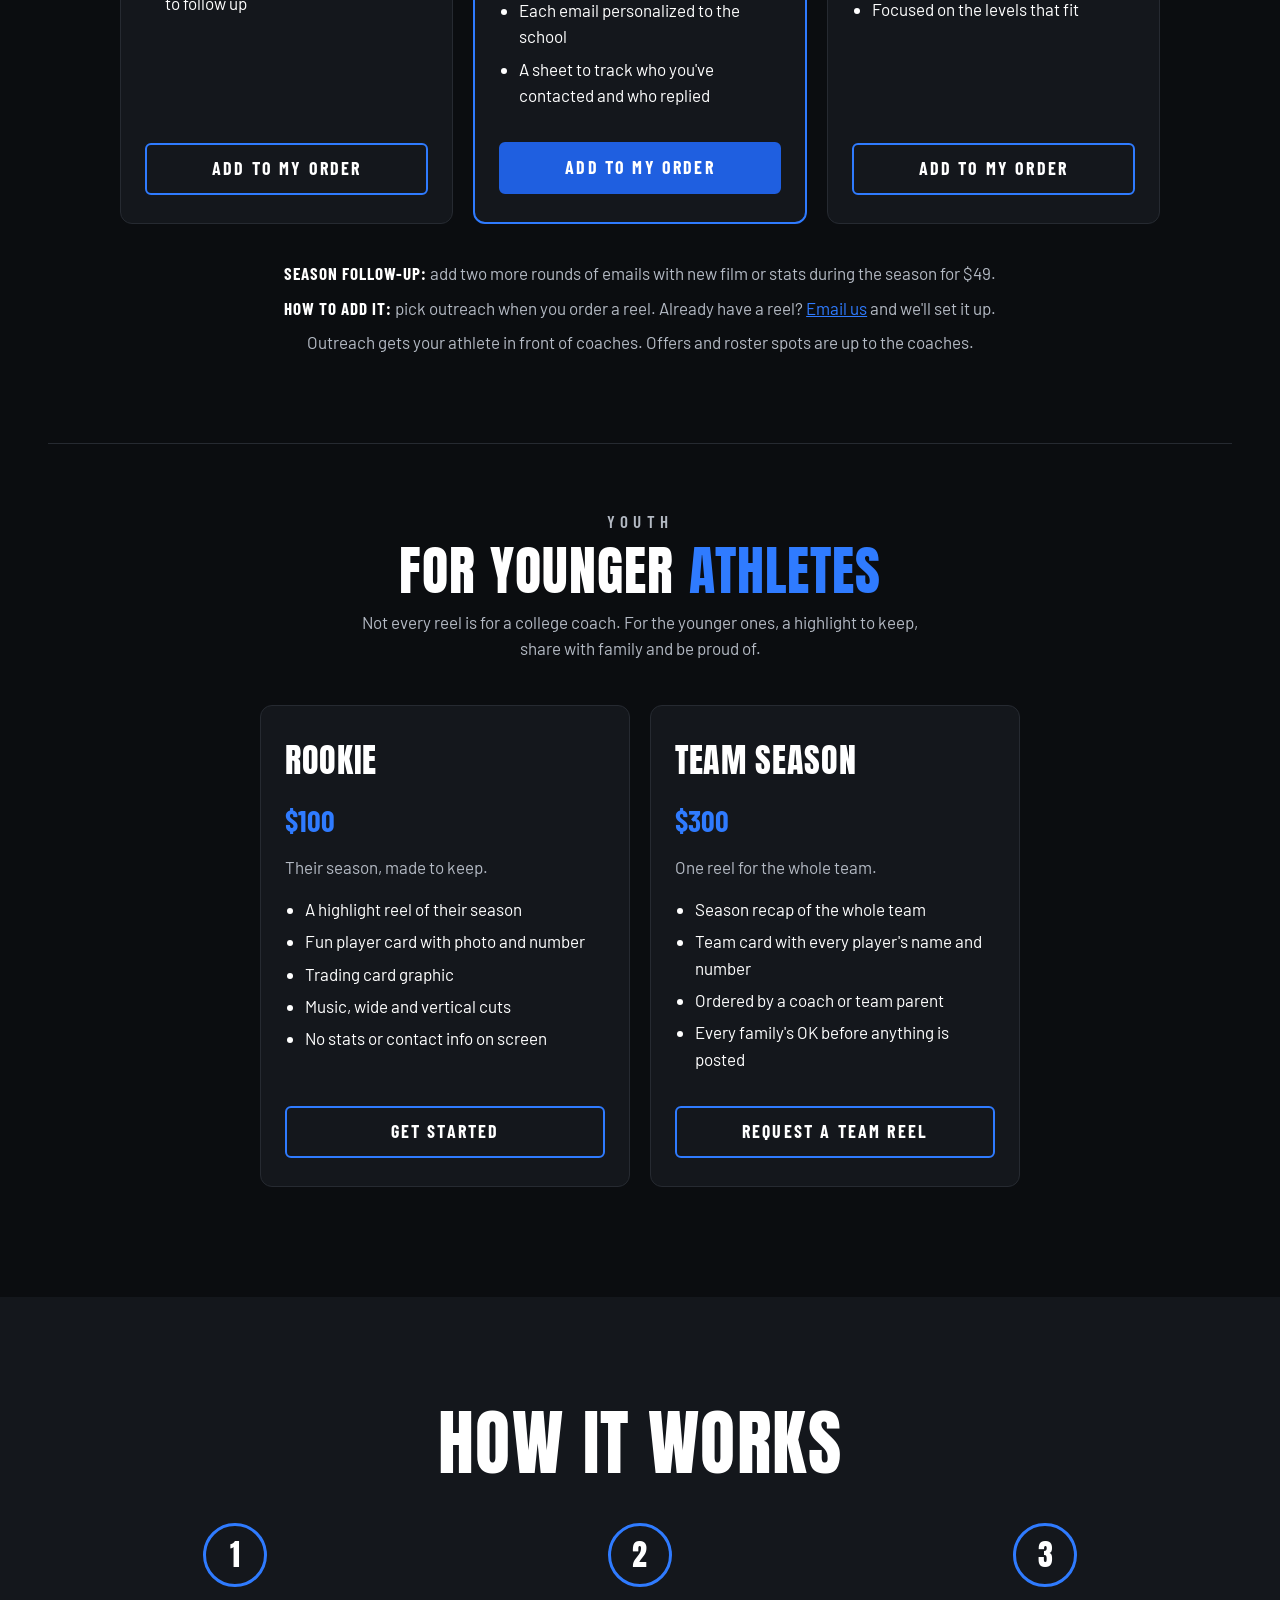
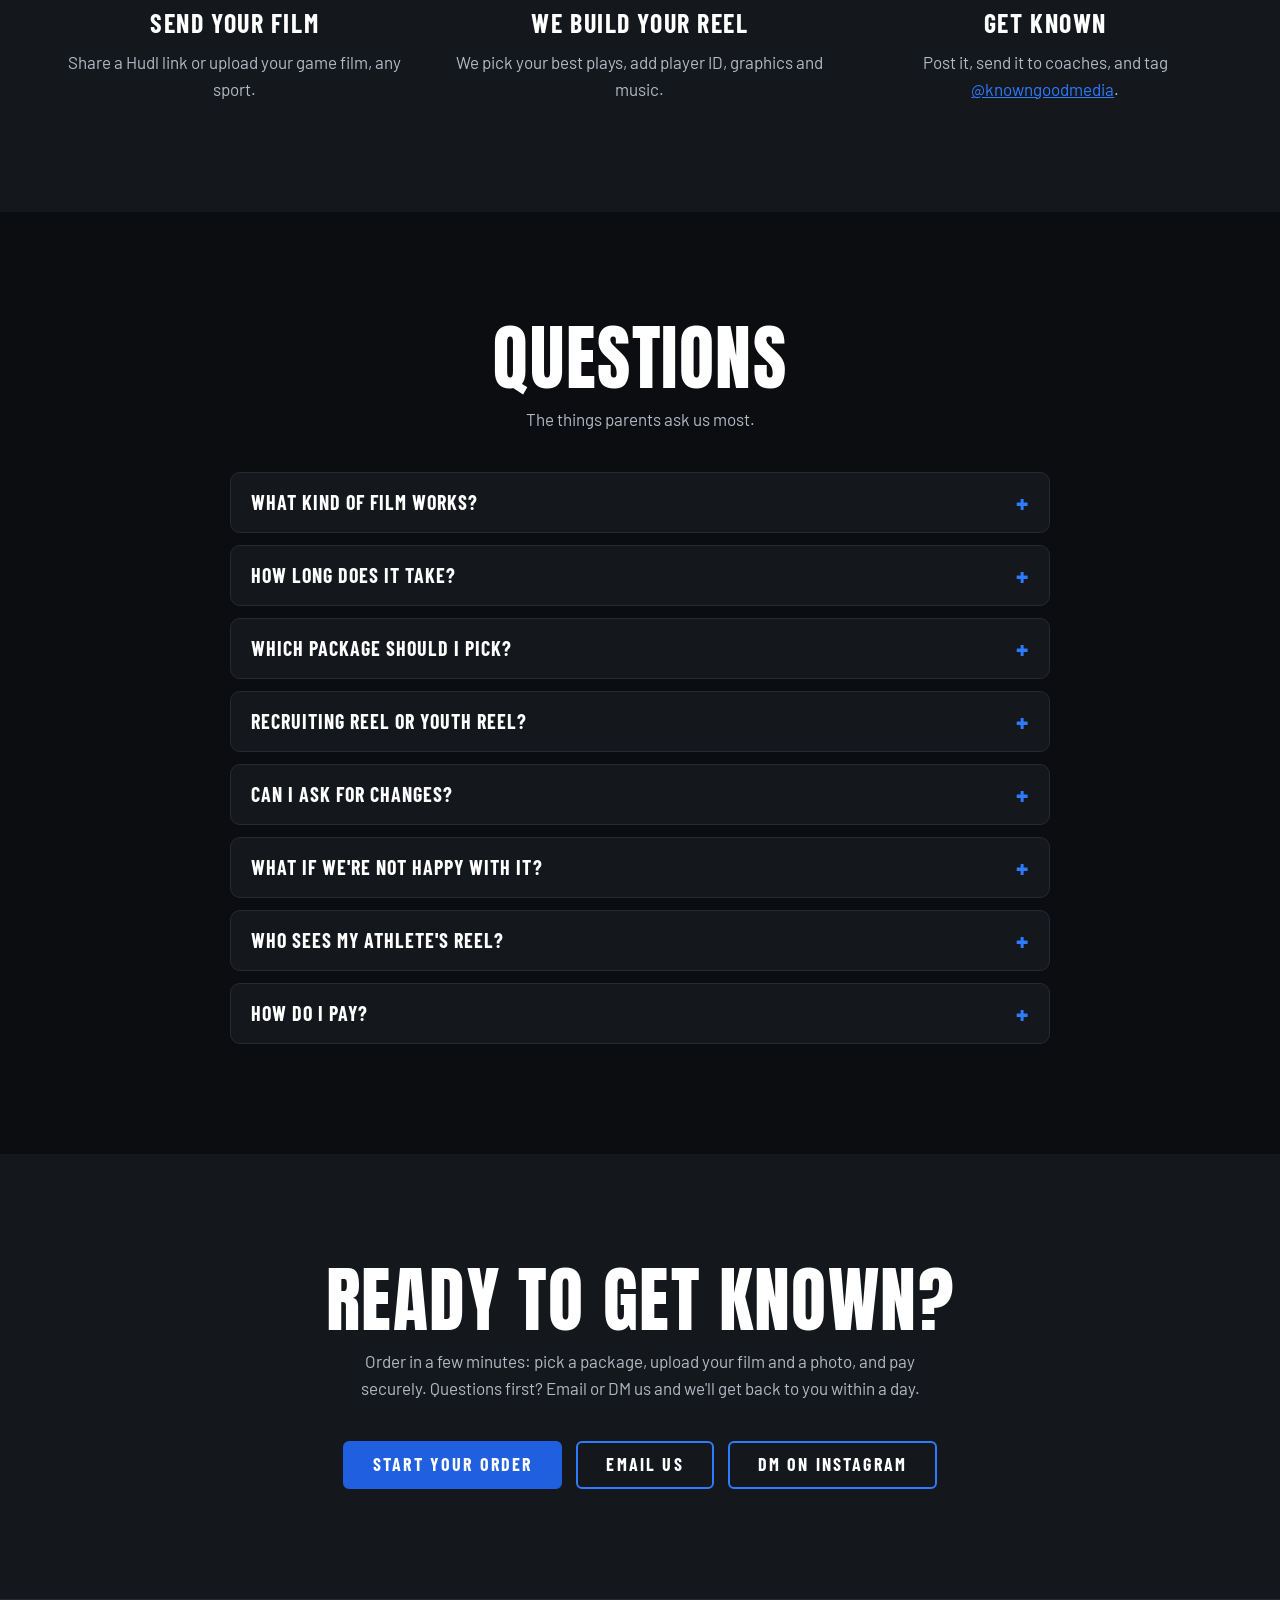
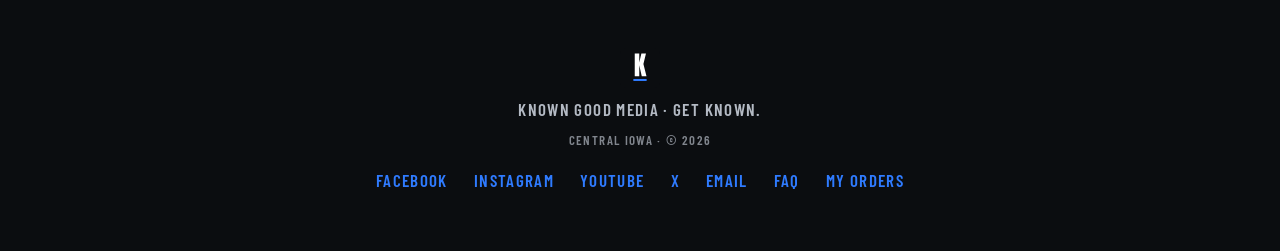
==== commit a1361b91: "Outreach buttons, clearer order copy, 2-up selling points on phones, portal matches site Outreach bu" ====
--- a/index.html
+++ b/index.html
@@ -16,7 +16,7 @@
   <meta property="og:image" content="https://knowngoodmedia.com/brand/png/logo-card-dark-1200.png">
   <meta name="twitter:card" content="summary_large_image">
   <meta name="twitter:site" content="@knowngoodmedia">
-  <link rel="stylesheet" href="assets/css/styles.css?v=18">
+  <link rel="stylesheet" href="assets/css/styles.css?v=19">
 </head>
 <body>
 
@@ -204,6 +204,7 @@
             <li>A personal coach email written for your athlete</li>
             <li>Guide: who to email, when, and how to follow up</li>
           </ul>
+          <a class="btn btn-ghost" href="portal/#/new" aria-label="Add Starter to a reel order">Add to my order</a>
         </article>
         <article class="pkg pkg-featured">
           <p class="pkg-tag">Best for Iowa recruits</p>
@@ -216,6 +217,7 @@
             <li>Each email personalized to the school</li>
             <li>A sheet to track who you've contacted and who replied</li>
           </ul>
+          <a class="btn" href="portal/#/new" aria-label="Add Iowa Outreach to a reel order">Add to my order</a>
         </article>
         <article class="pkg">
           <h3>National Outreach</h3>
@@ -226,6 +228,7 @@
             <li>60 to 100 coaches across the region or nationwide</li>
             <li>Focused on the levels that fit</li>
           </ul>
+          <a class="btn btn-ghost" href="portal/#/new" aria-label="Add National Outreach to a reel order">Add to my order</a>
         </article>
       </div>
       <div class="pkg-notes">
@@ -320,7 +323,7 @@
 
   <section id="book" class="section section-alt book">
     <h2 class="section-title">Ready to get known?</h2>
-    <p class="section-sub">Tell us your sport, position and grad year, and we'll get back to you within a day.</p>
+    <p class="section-sub">Order in a few minutes: pick a package, upload your film and a photo, and pay securely. Questions first? Email or DM us and we'll get back to you within a day.</p>
     <div class="hero-cta">
       <a class="btn" href="portal/#/new">Start your order</a>
       <a class="btn btn-ghost" href="mailto:hello@knowngoodmedia.com?subject=Highlight%20reel%20request">Email us</a>
--- a/assets/css/styles.css
+++ b/assets/css/styles.css
@@ -193,7 +193,12 @@
   .nav-logo img { width: 100px; height: auto; }
   .book .btn { width: 100%; max-width: 300px; }
   .eyebrow { letter-spacing: 0.2em; font-size: 13px; }
-  .packages, .steps, .work-grid, .band { grid-template-columns: minmax(0, 1fr); }
+  .packages, .steps, .work-grid { grid-template-columns: minmax(0, 1fr); }
+  /* the four selling points sit two across on phones, so they take half the scroll */
+  .band { grid-template-columns: repeat(2, minmax(0, 1fr)); }
+  .band-item { padding: 20px 14px; gap: 4px; }
+  .band-item strong { font-size: 18px; line-height: 1.15; letter-spacing: 0.04em; }
+  .band-item span { font-size: 14px; line-height: 1.4; }
 }
 
 /* Our why */
